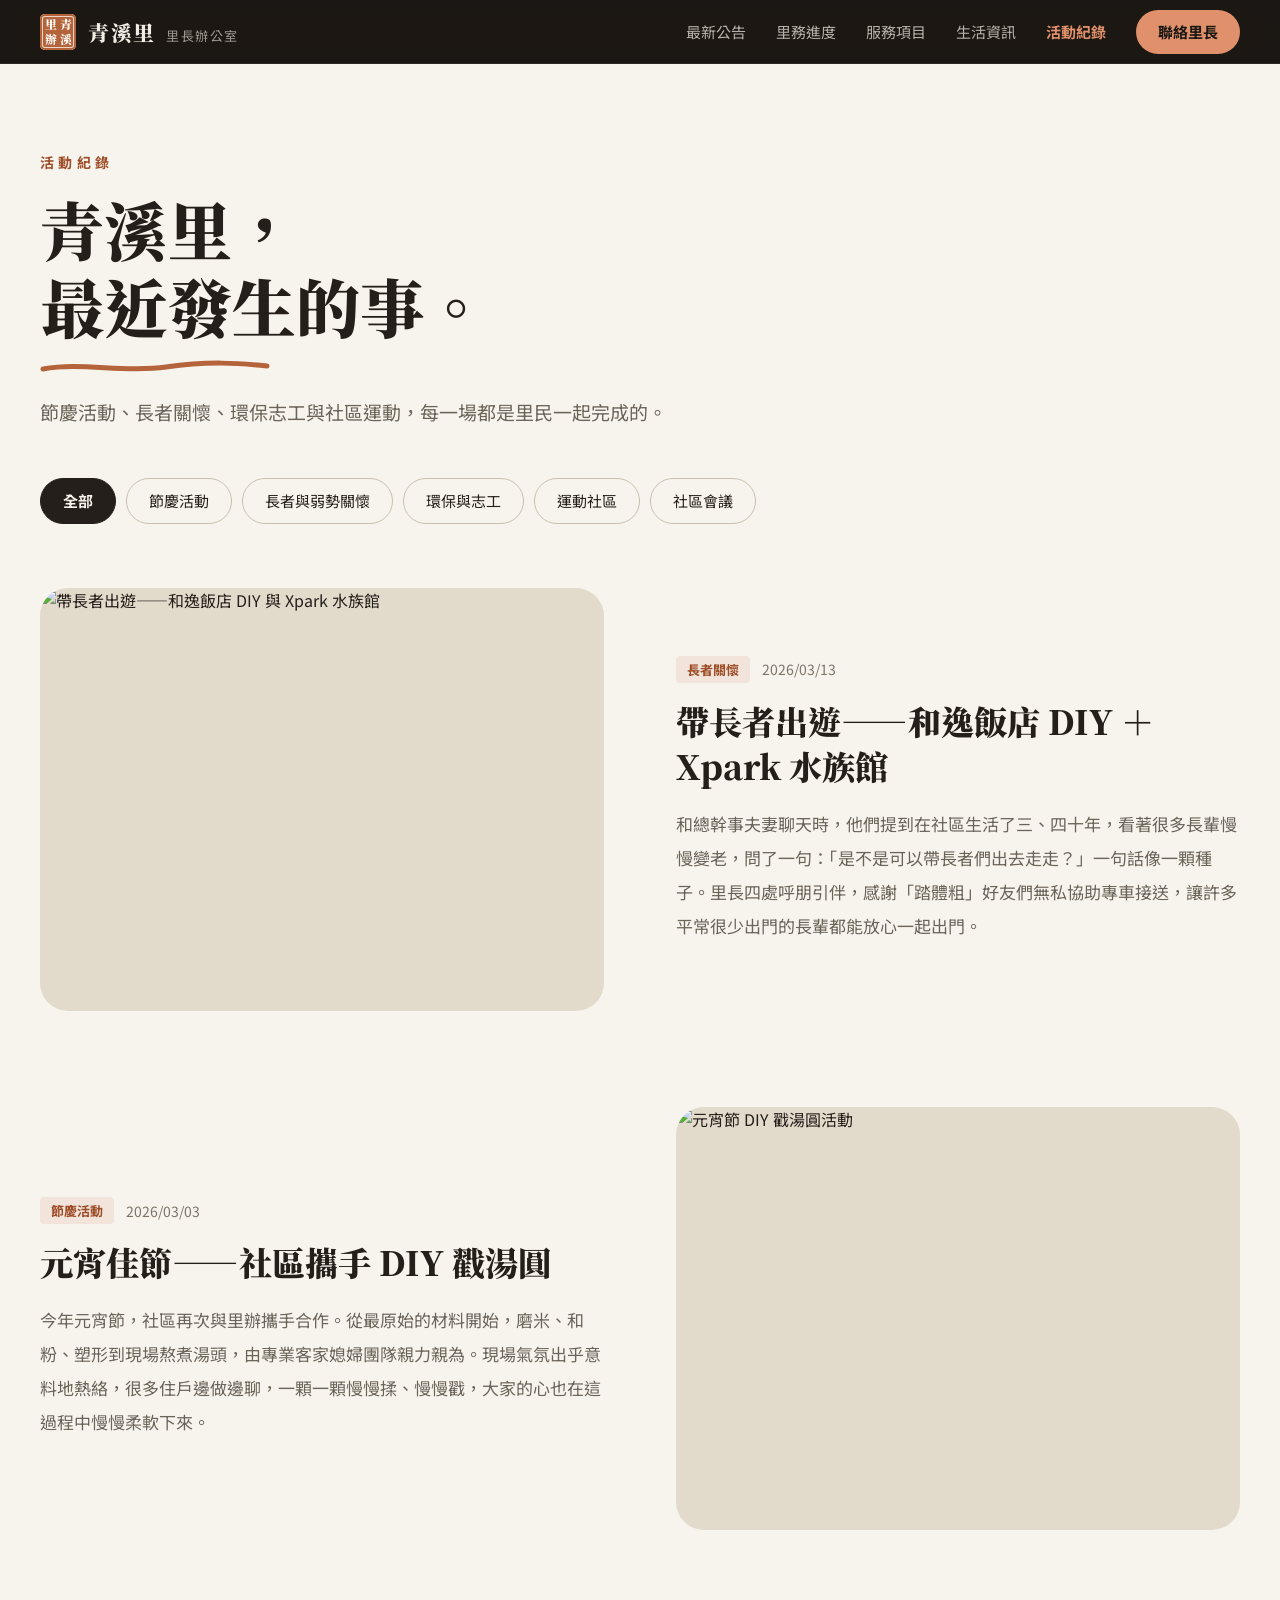
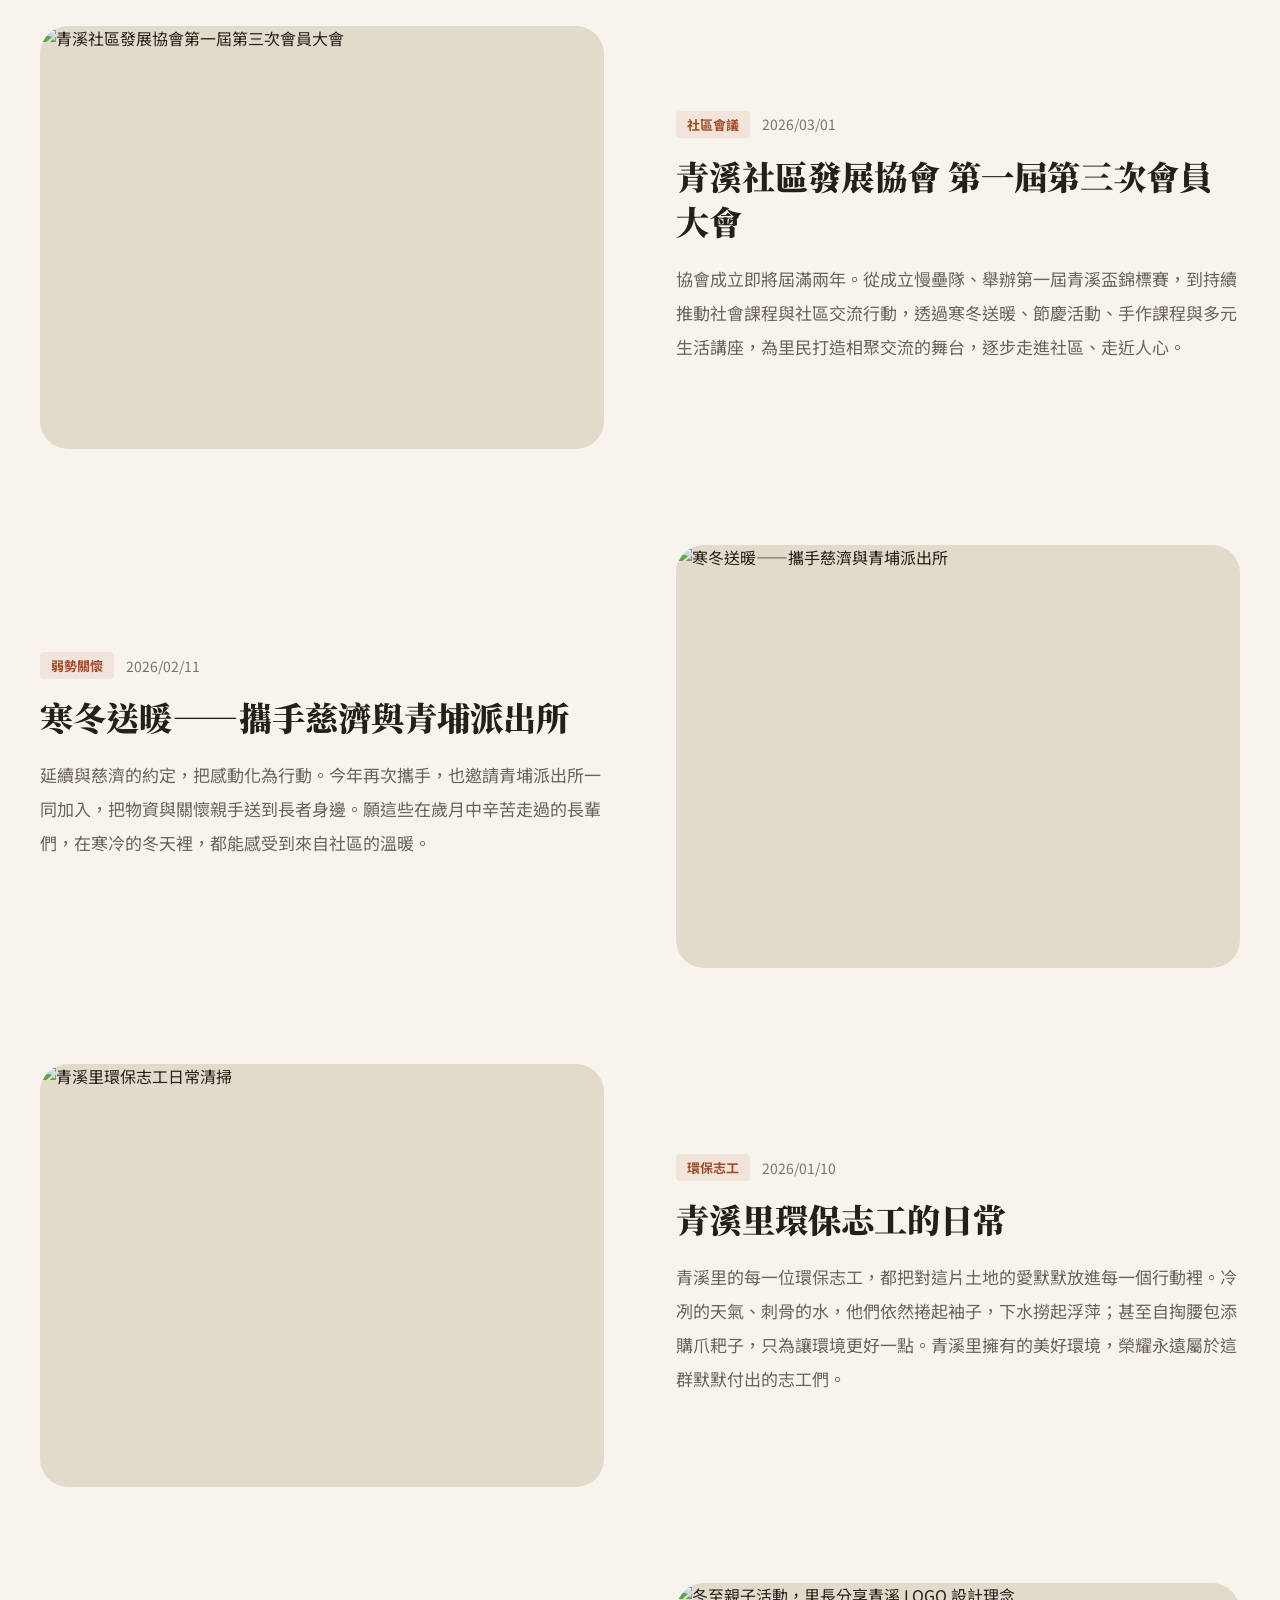
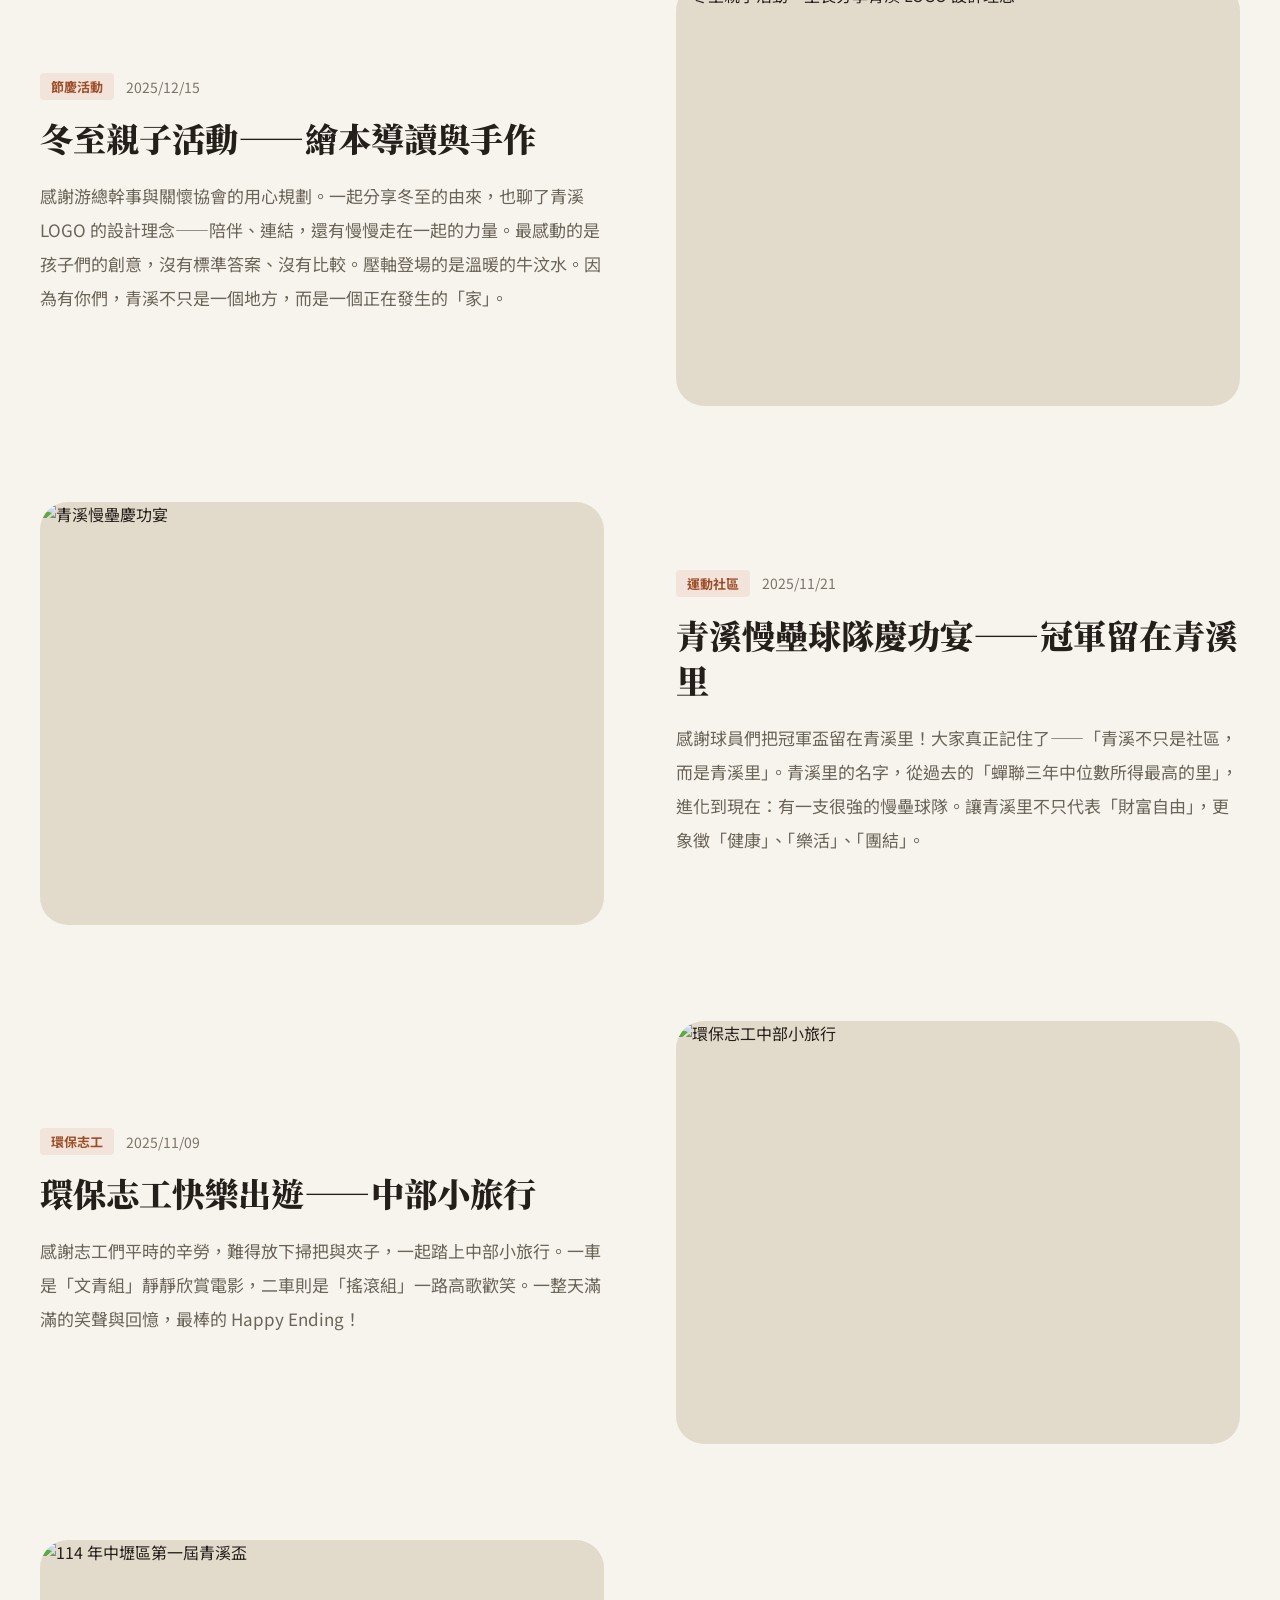
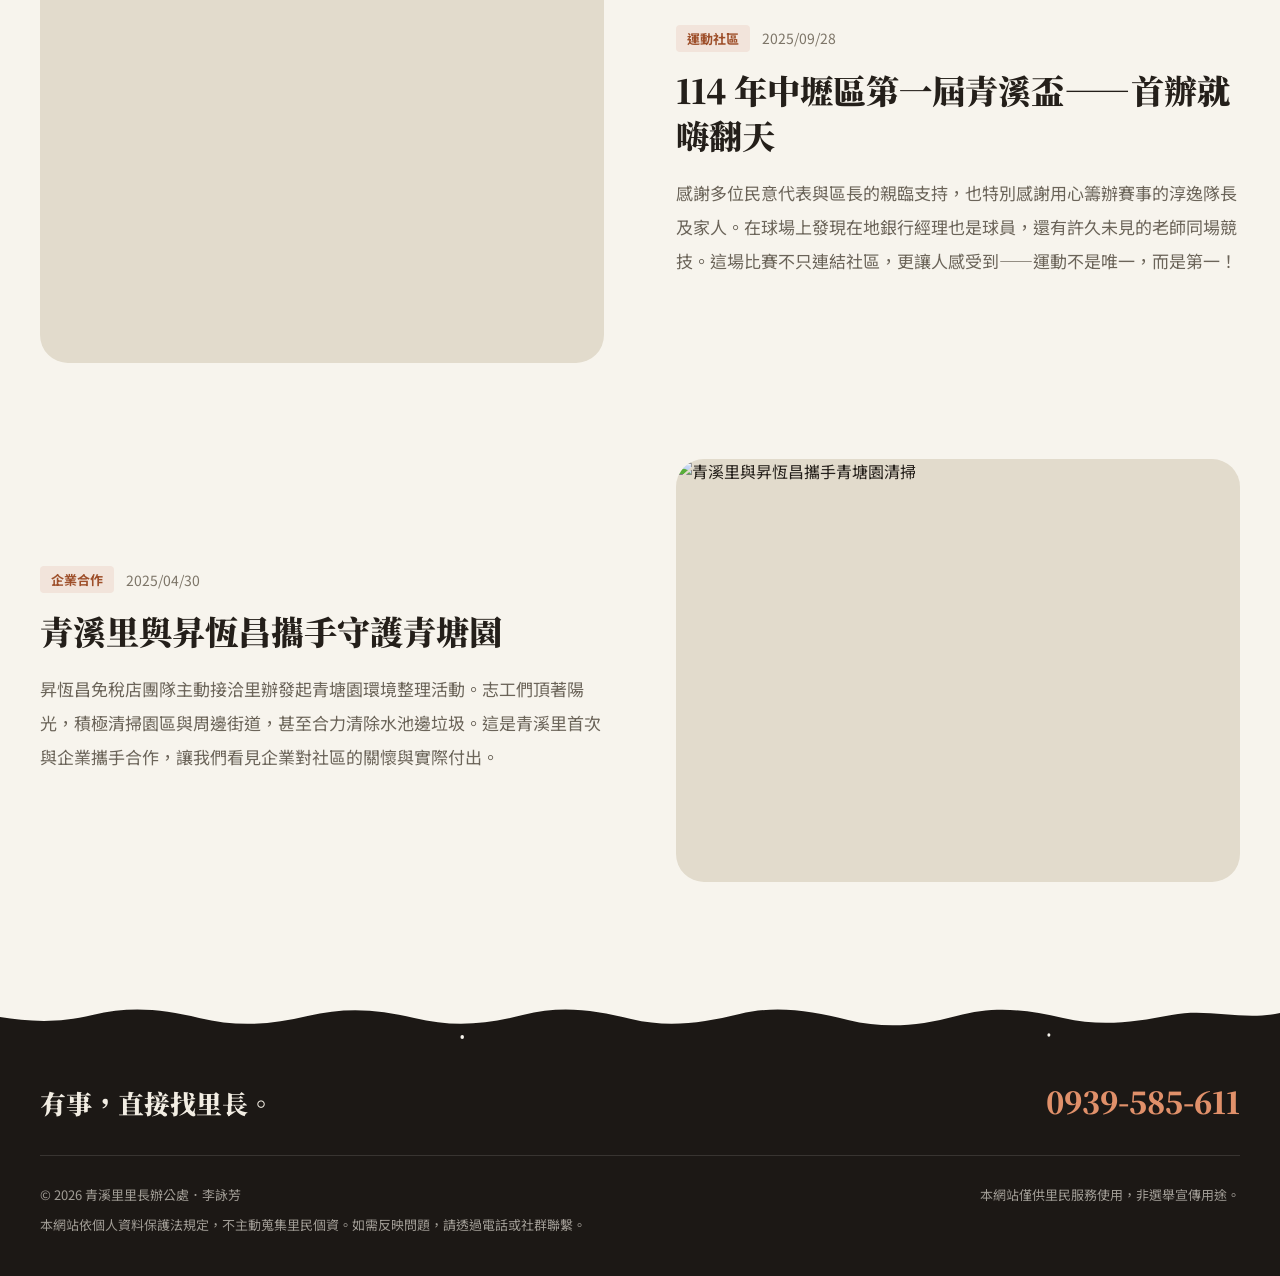
==== activities.html @ 884f1ca6 "重新設計網站：紙與墨風格、多分頁與手機版 - 首頁改為動態版：開場印章、主視覺墨流、跑馬燈、「家」拼貼拉遠、   里長的話逐字點亮、活動照片橫向捲動、電話號碼描邊填色 - 新增分頁：最新公告、里務進度" ====
<!DOCTYPE html>
<html lang="zh-Hant">
<head>
<meta charset="UTF-8">
<meta name="viewport" content="width=device-width, initial-scale=1.0, viewport-fit=cover">
<title>活動紀錄｜青溪里里長辦公室</title>
<meta name="description" content="青溪里的節慶活動、長者關懷、環保志工與社區運動紀錄。">
<meta name="theme-color" content="#1C1815">
<meta property="og:type" content="website">
<meta property="og:title" content="活動紀錄｜青溪里里長辦公室">
<meta property="og:description" content="青溪里的節慶活動、長者關懷、環保志工與社區運動紀錄。">
<link rel="icon" href="assets/favicon.svg" type="image/svg+xml">
<link rel="preconnect" href="https://fonts.googleapis.com">
<link rel="preconnect" href="https://fonts.gstatic.com" crossorigin>
<link href="https://fonts.googleapis.com/css2?family=Noto+Serif+TC:wght@500;700;900&family=Noto+Sans+TC:wght@400;500;700&display=swap" rel="stylesheet">
<link rel="stylesheet" href="assets/css/site.css">
<script>(function(h){h.classList.add('js');var m=false;try{m=window.matchMedia('(prefers-reduced-motion: reduce)').matches}catch(e){}if(!m){h.classList.add('anim');setTimeout(function(){if(!window.QX_READY){h.classList.remove('anim')}},4000)}})(document.documentElement);</script>
<script src="assets/js/site.js" defer></script>
</head>
<body>
<a class="skip" href="#main">跳至主要內容</a>
<header class="site-header">
<div class="wrap">
<a class="brand" href="index.html" aria-label="青溪里里長辦公室 首頁">
<span class="seal seal-sm" aria-hidden="true"><span>里</span><span>辦</span><span>青</span><span>溪</span></span>
<span class="brand-text" aria-hidden="true"><span class="brand-name">青溪里</span><span class="brand-sub">里長辦公室</span></span>
</a>
<nav class="main-nav" aria-label="主要導覽">
<a href="news.html">最新公告</a>
<a href="progress.html">里務進度</a>
<a href="services.html">服務項目</a>
<a href="life.html">生活資訊</a>
<a href="activities.html" aria-current="page">活動紀錄</a>
<a class="btn btn-nav" href="index.html#contact">聯絡里長</a>
</nav>
<button class="menu-btn" type="button" aria-expanded="false" aria-controls="mobile-menu" aria-label="開啟選單"><span class="bars" aria-hidden="true"></span></button>
</div>
<span class="prog" aria-hidden="true"></span>
</header>
<div class="mobile-menu" id="mobile-menu" aria-hidden="true" inert>
<nav aria-label="手機導覽">
<a href="index.html">首頁<svg class="arr" width="24" height="24" viewBox="0 0 24 24" fill="none" stroke="currentColor" stroke-width="1.5" stroke-linecap="round" stroke-linejoin="round" aria-hidden="true"><path d="M5 12h14M13 6l6 6-6 6"/></svg></a>
<a href="news.html">最新公告<svg class="arr" width="24" height="24" viewBox="0 0 24 24" fill="none" stroke="currentColor" stroke-width="1.5" stroke-linecap="round" stroke-linejoin="round" aria-hidden="true"><path d="M5 12h14M13 6l6 6-6 6"/></svg></a>
<a href="progress.html">里務進度<svg class="arr" width="24" height="24" viewBox="0 0 24 24" fill="none" stroke="currentColor" stroke-width="1.5" stroke-linecap="round" stroke-linejoin="round" aria-hidden="true"><path d="M5 12h14M13 6l6 6-6 6"/></svg></a>
<a href="services.html">服務項目<svg class="arr" width="24" height="24" viewBox="0 0 24 24" fill="none" stroke="currentColor" stroke-width="1.5" stroke-linecap="round" stroke-linejoin="round" aria-hidden="true"><path d="M5 12h14M13 6l6 6-6 6"/></svg></a>
<a href="life.html">生活資訊<svg class="arr" width="24" height="24" viewBox="0 0 24 24" fill="none" stroke="currentColor" stroke-width="1.5" stroke-linecap="round" stroke-linejoin="round" aria-hidden="true"><path d="M5 12h14M13 6l6 6-6 6"/></svg></a>
<a href="activities.html" aria-current="page">活動紀錄<svg class="arr" width="24" height="24" viewBox="0 0 24 24" fill="none" stroke="currentColor" stroke-width="1.5" stroke-linecap="round" stroke-linejoin="round" aria-hidden="true"><path d="M5 12h14M13 6l6 6-6 6"/></svg></a>
</nav>
<div class="menu-call"><span>有事，直接找里長</span><a href="tel:+886939585611">0939-585-611</a></div>
</div>
<main id="main">
<section class="page-hero">
<div class="wrap">
<p class="eyebrow rv">活動紀錄</p>
<h1><span class="sr-only">青溪里，最近發生的事。</span><span aria-hidden="true"><span class="line"><span class="hc" style="--i: 0;">青</span><span class="hc" style="--i: 1;">溪</span><span class="hc" style="--i: 2;">里</span><span class="hc" style="--i: 3;">，</span></span><span class="line"><span class="hc" style="--i: 5;">最</span><span class="hc" style="--i: 6;">近</span><span class="hc" style="--i: 7;">發</span><span class="hc" style="--i: 8;">生</span><span class="hc" style="--i: 9;">的</span><span class="hc" style="--i: 10;">事</span><span class="hc" style="--i: 11;">。</span></span></span></h1>
<svg class="inkline" width="230" height="18" viewBox="0 0 230 18" fill="none" aria-hidden="true"><path pathLength="1" d="M3 11 C 42 4, 84 15, 126 9 S 198 5, 227 8" stroke="#B4633A" stroke-width="5" stroke-linecap="round"/></svg>
<p class="lead rv d2">節慶活動、長者關懷、環保志工與社區運動，每一場都是里民一起完成的。</p>
</div>
</section>
<section class="page-body">
<div class="wrap">
<div class="chips rv" data-filter-group="#act-list" role="group" aria-label="依類別篩選" style="margin-bottom: 64px;">
<button class="chip" type="button" data-filter="all" aria-pressed="true">全部</button>
<button class="chip" type="button" data-filter="festival" aria-pressed="false">節慶活動</button>
<button class="chip" type="button" data-filter="care" aria-pressed="false">長者與弱勢關懷</button>
<button class="chip" type="button" data-filter="eco" aria-pressed="false">環保與志工</button>
<button class="chip" type="button" data-filter="sport" aria-pressed="false">運動社區</button>
<button class="chip" type="button" data-filter="meeting" aria-pressed="false">社區會議</button>
</div>
<div class="act-list" id="act-list">
<article class="act rv" id="elder-outing" data-cat="care">
<div class="act-ph"><img src="images/elder-outing-2026.jpg" alt="帶長者出遊——和逸飯店 DIY 與 Xpark 水族館" loading="lazy" style="object-position: center 45%;"></div>
<div class="act-body">
<div class="meta"><span class="tag tag-acc">長者關懷</span><time>2026/03/13</time></div>
<h2>帶長者出遊——和逸飯店 DIY ＋ Xpark 水族館</h2>
<p>和總幹事夫妻聊天時，他們提到在社區生活了三、四十年，看著很多長輩慢慢變老，問了一句：「是不是可以帶長者們出去走走？」一句話像一顆種子。里長四處呼朋引伴，感謝「踏體粗」好友們無私協助專車接送，讓許多平常很少出門的長輩都能放心一起出門。</p>
</div>
</article>
<article class="act rv" id="yuanxiao" data-cat="festival">
<div class="act-ph"><img src="images/yuanxiao-2026.jpg" alt="元宵節 DIY 戳湯圓活動" loading="lazy" style="object-position: center 55%;"></div>
<div class="act-body">
<div class="meta"><span class="tag tag-acc">節慶活動</span><time>2026/03/03</time></div>
<h2>元宵佳節——社區攜手 DIY 戳湯圓</h2>
<p>今年元宵節，社區再次與里辦攜手合作。從最原始的材料開始，磨米、和粉、塑形到現場熬煮湯頭，由專業客家媳婦團隊親力親為。現場氣氛出乎意料地熱絡，很多住戶邊做邊聊，一顆一顆慢慢揉、慢慢戳，大家的心也在這過程中慢慢柔軟下來。</p>
</div>
</article>
<article class="act rv" id="assembly" data-cat="meeting">
<div class="act-ph"><img src="images/community-assembly-2026.jpg" alt="青溪社區發展協會第一屆第三次會員大會" loading="lazy" style="object-position: center;"></div>
<div class="act-body">
<div class="meta"><span class="tag tag-acc">社區會議</span><time>2026/03/01</time></div>
<h2>青溪社區發展協會 第一屆第三次會員大會</h2>
<p>協會成立即將屆滿兩年。從成立慢壘隊、舉辦第一屆青溪盃錦標賽，到持續推動社會課程與社區交流行動，透過寒冬送暖、節慶活動、手作課程與多元生活講座，為里民打造相聚交流的舞台，逐步走進社區、走近人心。</p>
</div>
</article>
<article class="act rv" id="winter-warmth" data-cat="care">
<div class="act-ph"><img src="images/winter-warmth-2026.jpg" alt="寒冬送暖——攜手慈濟與青埔派出所" loading="lazy" style="object-position: center 40%;"></div>
<div class="act-body">
<div class="meta"><span class="tag tag-acc">弱勢關懷</span><time>2026/02/11</time></div>
<h2>寒冬送暖——攜手慈濟與青埔派出所</h2>
<p>延續與慈濟的約定，把感動化為行動。今年再次攜手，也邀請青埔派出所一同加入，把物資與關懷親手送到長者身邊。願這些在歲月中辛苦走過的長輩們，在寒冷的冬天裡，都能感受到來自社區的溫暖。</p>
</div>
</article>
<article class="act rv" id="eco" data-cat="eco">
<div class="act-ph"><img src="images/eco-volunteers-2026.jpg" alt="青溪里環保志工日常清掃" loading="lazy" style="object-position: center 22%;"></div>
<div class="act-body">
<div class="meta"><span class="tag tag-acc">環保志工</span><time>2026/01/10</time></div>
<h2>青溪里環保志工的日常</h2>
<p>青溪里的每一位環保志工，都把對這片土地的愛默默放進每一個行動裡。冷冽的天氣、刺骨的水，他們依然捲起袖子，下水撈起浮萍；甚至自掏腰包添購爪耙子，只為讓環境更好一點。青溪里擁有的美好環境，榮耀永遠屬於這群默默付出的志工們。</p>
</div>
</article>
<article class="act rv" id="solstice" data-cat="festival">
<div class="act-ph"><img src="images/winter-solstice-2025.jpg" alt="冬至親子活動，里長分享青溪 LOGO 設計理念" loading="lazy" style="object-position: 58% center;"></div>
<div class="act-body">
<div class="meta"><span class="tag tag-acc">節慶活動</span><time>2025/12/15</time></div>
<h2>冬至親子活動——繪本導讀與手作</h2>
<p>感謝游總幹事與關懷協會的用心規劃。一起分享冬至的由來，也聊了青溪 LOGO 的設計理念——陪伴、連結，還有慢慢走在一起的力量。最感動的是孩子們的創意，沒有標準答案、沒有比較。壓軸登場的是溫暖的牛汶水。因為有你們，青溪不只是一個地方，而是一個正在發生的「家」。</p>
</div>
</article>
<article class="act rv" id="softball" data-cat="sport">
<div class="act-ph"><img src="images/softball-celebration-2025.jpg" alt="青溪慢壘慶功宴" loading="lazy" style="object-position: center 70%;"></div>
<div class="act-body">
<div class="meta"><span class="tag tag-acc">運動社區</span><time>2025/11/21</time></div>
<h2>青溪慢壘球隊慶功宴——冠軍留在青溪里</h2>
<p>感謝球員們把冠軍盃留在青溪里！大家真正記住了——「青溪不只是社區，而是青溪里」。青溪里的名字，從過去的「蟬聯三年中位數所得最高的里」，進化到現在：有一支很強的慢壘球隊。讓青溪里不只代表「財富自由」，更象徵「健康」、「樂活」、「團結」。</p>
</div>
</article>
<article class="act rv" id="volunteer-trip" data-cat="eco">
<div class="act-ph"><img src="images/volunteer-trip-2025.jpg" alt="環保志工中部小旅行" loading="lazy" style="object-position: center;"></div>
<div class="act-body">
<div class="meta"><span class="tag tag-acc">環保志工</span><time>2025/11/09</time></div>
<h2>環保志工快樂出遊——中部小旅行</h2>
<p>感謝志工們平時的辛勞，難得放下掃把與夾子，一起踏上中部小旅行。一車是「文青組」靜靜欣賞電影，二車則是「搖滾組」一路高歌歡笑。一整天滿滿的笑聲與回憶，最棒的 Happy Ending！</p>
</div>
</article>
<article class="act rv" id="qingxi-cup" data-cat="sport">
<div class="act-ph"><img src="images/qingxi-cup-2025.jpg" alt="114 年中壢區第一屆青溪盃" loading="lazy" style="object-position: center 40%;"></div>
<div class="act-body">
<div class="meta"><span class="tag tag-acc">運動社區</span><time>2025/09/28</time></div>
<h2>114 年中壢區第一屆青溪盃——首辦就嗨翻天</h2>
<p>感謝多位民意代表與區長的親臨支持，也特別感謝用心籌辦賽事的淳逸隊長及家人。在球場上發現在地銀行經理也是球員，還有許久未見的老師同場競技。這場比賽不只連結社區，更讓人感受到——運動不是唯一，而是第一！</p>
</div>
</article>
<article class="act rv" id="enterprise" data-cat="eco">
<div class="act-ph"><img src="images/enterprise-cleanup-2025.jpg" alt="青溪里與昇恆昌攜手青塘園清掃" loading="lazy" style="object-position: center;"></div>
<div class="act-body">
<div class="meta"><span class="tag tag-acc">企業合作</span><time>2025/04/30</time></div>
<h2>青溪里與昇恆昌攜手守護青塘園</h2>
<p>昇恆昌免稅店團隊主動接洽里辦發起青塘園環境整理活動。志工們頂著陽光，積極清掃園區與周邊街道，甚至合力清除水池邊垃圾。這是青溪里首次與企業攜手合作，讓我們看見企業對社區的關懷與實際付出。</p>
</div>
</article>
</div>
</div>
</section>

</main>
<footer class="page-foot">
<svg class="edge edge-paper" viewBox="0 0 1440 56" preserveAspectRatio="none" aria-hidden="true"><path d="M0,0 H1440 V22 C1398,30 1360,17 1318,24 C1276,31 1240,36 1196,27 C1152,18 1118,15 1076,25 C1034,35 996,38 954,29 C912,20 874,14 832,23 C790,32 752,37 710,28 C668,19 632,14 588,24 C544,34 508,36 466,27 C424,18 388,16 346,25 C304,34 266,36 224,27 C182,18 146,15 104,24 C62,33 30,30 0,26 Z"/><circle cx="520" cy="46" r="2.0"/><circle cx="1180" cy="44" r="1.7"/></svg>
<div class="wrap">
<div class="call"><b>有事，直接找里長。</b><a href="tel:+886939585611">0939-585-611</a></div>
<div class="top"><span>&copy; 2026 青溪里里長辦公處．李詠芳</span><span>本網站僅供里民服務使用，非選舉宣傳用途。</span></div>
<span>本網站依個人資料保護法規定，不主動蒐集里民個資。如需反映問題，請透過電話或社群聯繫。</span>
</div>
</footer>
<div class="mobile-cta">
<a class="call" href="tel:+886939585611"><svg width="20" height="20" viewBox="0 0 24 24" fill="none" stroke="currentColor" stroke-width="2" stroke-linecap="round" stroke-linejoin="round" aria-hidden="true"><path d="M3 5a2 2 0 012-2h3.28a1 1 0 01.948.684l1.498 4.493a1 1 0 01-.502 1.21l-2.257 1.13a11.042 11.042 0 005.516 5.516l1.13-2.257a1 1 0 011.21-.502l4.493 1.498a1 1 0 01.684.949V19a2 2 0 01-2 2h-1C9.716 21 3 14.284 3 6V5z"/></svg>撥打電話</a>
<a class="alt" href="news.html">最新公告</a>
</div>
</body>
</html>
---- assets/css/site.css ----
/* 青溪里里長辦公室 — 紙與墨 */
:root {
  --paper: #F7F4ED;
  --paper-2: #FBF9F3;
  --card: #FFFDF8;
  --ink: #241F1A;
  --muted: #6B6459;
  --faint: #7D7568;
  --line: #E2DBCC;
  --edge: #C9C1AE;
  --acc: #9E4F2A;        /* 紙上的赭色文字 */
  --acc-fill: #B4633A;   /* 印章、筆刷 */
  --tile: #A85A32;
  --dark: #1C1815;
  --on-dark: #F2EDE3;
  --acc-dark: #E0906A;   /* 墨底上的赭色 */
  --warn: #963116;
  --amber: #7A5410;
  --amber-mark: #A8761C;
  --serif: 'Noto Serif TC', 'Songti TC', 'PMingLiU', serif;
  --sans: 'Noto Sans TC', 'PingFang TC', 'Microsoft JhengHei', sans-serif;
  --ease: cubic-bezier(.16, .84, .24, 1);
  --header: 64px;
  --stage: calc(min(100vh, 944px) - var(--header));
  --d0: 1.75s;
}
@supports (height: 100svh) {
  :root { --stage: calc(min(100svh, 944px) - var(--header)); }
}
.nointro { --d0: .05s; }

*, *::before, *::after { box-sizing: border-box; }
html { scroll-behavior: smooth; scroll-padding-top: calc(var(--header) + 12px); }
body {
  margin: 0;
  font-family: var(--sans);
  background: var(--dark);
  color: var(--ink);
  -webkit-font-smoothing: antialiased;
  text-rendering: optimizeLegibility;
}
body.paper { background: var(--paper); }
a { color: inherit; text-decoration: none; }
h1, h2, h3, p, ul, figure, blockquote { margin: 0; padding: 0; }
ul { list-style: none; }
img { max-width: 100%; }
button { font-family: inherit; }
:focus-visible { outline: 3px solid var(--acc-dark); outline-offset: 3px; border-radius: 4px; }
.sr-only { position: absolute; width: 1px; height: 1px; padding: 0; margin: -1px; overflow: hidden; clip: rect(0 0 0 0); white-space: nowrap; border: 0; }
.skip {
  position: absolute; left: 16px; top: -60px; z-index: 300;
  padding: 12px 18px; background: var(--acc-dark); color: var(--dark); border-radius: 8px; font-weight: 700;
}
.skip:focus { top: 12px; }
.wrap { width: 100%; max-width: 1280px; margin: 0 auto; padding: 0 40px; }
.serif { font-family: var(--serif); }
.eyebrow { font-size: 14px; letter-spacing: .32em; font-weight: 700; color: var(--acc); }
.on-dark .eyebrow, .eyebrow.light { color: var(--acc-dark); }
.h-xl { font-family: var(--serif); font-weight: 900; font-size: clamp(38px, 5.2vw, 68px); line-height: 1.2; }
.h-lg { font-family: var(--serif); font-weight: 900; font-size: clamp(32px, 4vw, 48px); line-height: 1.25; }
.lead { font-size: 18px; line-height: 1.9; color: var(--muted); }

/* ───────── 導覽 ───────── */
.site-header {
  position: sticky; top: 0; z-index: 50; height: var(--header);
  background: rgba(28, 24, 21, .8);
  -webkit-backdrop-filter: saturate(160%) blur(18px);
  backdrop-filter: saturate(160%) blur(18px);
  border-bottom: 1px solid rgba(255, 255, 255, .08);
  color: var(--on-dark);
}
.site-header .wrap { height: 100%; display: flex; align-items: center; justify-content: space-between; }
.brand { display: flex; align-items: center; gap: 12px; }
.seal {
  display: grid; grid-template-columns: repeat(2, minmax(0, 1fr)); grid-template-rows: repeat(2, minmax(0, 1fr));
  grid-auto-flow: column; place-items: center;
  background: var(--acc-fill); color: var(--card);
  font-family: var(--serif); font-weight: 900; line-height: 1;
}
.seal-sm {
  width: 36px; height: 36px; padding: 3px; border-radius: 5px; font-size: 12px;
  box-shadow: inset 0 0 0 2px var(--acc-fill), inset 0 0 0 3px rgba(255, 253, 248, .75);
}
.brand-text { display: flex; align-items: baseline; gap: 10px; }
.brand-name { font-family: var(--serif); font-weight: 900; font-size: 21px; letter-spacing: .08em; }
.brand-sub { font-size: 13px; opacity: .6; letter-spacing: .12em; }
.main-nav { display: flex; align-items: center; gap: 30px; font-size: 15px; }
.main-nav a:not(.btn) { opacity: .72; transition: opacity .3s; padding: 10px 0; }
.main-nav a:not(.btn):hover, .main-nav a[aria-current="page"] { opacity: 1; }
.main-nav a[aria-current="page"] { color: var(--acc-dark); font-weight: 700; }
.prog { position: absolute; left: 0; bottom: -1px; width: 100%; height: 2px; background: var(--acc-dark); transform-origin: 0 50%; transform: scaleX(0); }
.menu-btn {
  display: none; width: 48px; height: 48px; margin-right: -10px;
  align-items: center; justify-content: center;
  background: none; border: 0; color: var(--on-dark); cursor: pointer;
}
.menu-btn .bars { position: relative; width: 24px; height: 14px; }
.menu-btn .bars::before, .menu-btn .bars::after {
  content: ''; position: absolute; left: 0; width: 100%; height: 2px; background: currentColor; border-radius: 2px;
  transition: transform .45s var(--ease), top .45s var(--ease);
}
.menu-btn .bars::before { top: 2px; }
.menu-btn .bars::after { top: 10px; }
.menu-open .menu-btn .bars::before { top: 6px; transform: rotate(45deg); }
.menu-open .menu-btn .bars::after { top: 6px; transform: rotate(-45deg); }

/* 手機選單 */
.mobile-menu {
  position: fixed; inset: var(--header) 0 0 0; z-index: 49;
  background: var(--dark); color: var(--on-dark);
  padding: 32px 24px 40px; display: flex; flex-direction: column; gap: 28px;
  overflow-y: auto;
  clip-path: circle(0% at calc(100% - 34px) -30px);
  visibility: hidden;
  transition: clip-path .7s cubic-bezier(.7, 0, .2, 1), visibility 0s linear .7s;
}
.menu-open .mobile-menu { clip-path: circle(150% at calc(100% - 34px) -30px); visibility: visible; transition: clip-path .7s cubic-bezier(.7, 0, .2, 1), visibility 0s; }
.menu-open { overflow: hidden; }
.mobile-menu nav { display: flex; flex-direction: column; }
.mobile-menu nav a {
  font-family: var(--serif); font-weight: 900; font-size: 34px; line-height: 1.3;
  padding: 14px 0; border-bottom: 1px solid rgba(255, 255, 255, .12);
  display: flex; justify-content: space-between; align-items: center;
  opacity: 0; transform: translateY(18px);
  transition: opacity .5s var(--ease), transform .6s var(--ease);
}
.mobile-menu nav a[aria-current="page"] { color: var(--acc-dark); }
.menu-open .mobile-menu nav a { opacity: 1; transform: none; }
.menu-open .mobile-menu nav a:nth-child(1) { transition-delay: .18s; }
.menu-open .mobile-menu nav a:nth-child(2) { transition-delay: .23s; }
.menu-open .mobile-menu nav a:nth-child(3) { transition-delay: .28s; }
.menu-open .mobile-menu nav a:nth-child(4) { transition-delay: .33s; }
.menu-open .mobile-menu nav a:nth-child(5) { transition-delay: .38s; }
.menu-open .mobile-menu nav a:nth-child(6) { transition-delay: .43s; }
.mobile-menu .menu-call { margin-top: auto; display: flex; flex-direction: column; gap: 6px; }
.mobile-menu .menu-call span { font-size: 14px; color: rgba(242, 237, 227, .65); letter-spacing: .12em; }
.mobile-menu .menu-call a { font-family: var(--serif); font-weight: 900; font-size: 36px; color: var(--acc-dark); }

/* 手機底部按鈕 */
.mobile-cta {
  display: none; position: fixed; left: 0; right: 0; bottom: 0; z-index: 45;
  padding: 10px 14px calc(10px + env(safe-area-inset-bottom));
  background: rgba(28, 24, 21, .92); -webkit-backdrop-filter: blur(14px); backdrop-filter: blur(14px);
  border-top: 1px solid rgba(255, 255, 255, .1);
  gap: 10px;
}
.mobile-cta a {
  flex: 1; height: 50px; border-radius: 25px; display: flex; align-items: center; justify-content: center; gap: 8px;
  font-size: 16px; font-weight: 700;
}
.mobile-cta .call { background: var(--acc-dark); color: var(--dark); }
.mobile-cta .alt { border: 1px solid rgba(242, 237, 227, .4); color: var(--on-dark); }

/* ───────── 按鈕與小元件 ───────── */
.btn {
  display: inline-flex; align-items: center; justify-content: center; gap: 12px;
  border-radius: 999px; font-weight: 700;
  transition: transform .35s var(--ease), background .3s, color .3s;
}
.btn:hover { transform: scale(1.04); }
.btn-nav { height: 44px; padding: 0 22px; background: var(--acc-dark); color: var(--dark); }
.btn-lg { height: 60px; padding: 0 32px; font-size: 18px; }
.btn-fill { background: var(--acc-dark); color: var(--dark); }
.btn-ghost { border: 1px solid rgba(242, 237, 227, .4); font-weight: 500; }
.btn-ink { background: var(--ink); color: var(--paper); }
.ul { background: linear-gradient(currentColor, currentColor) 0 100% / 0 1px no-repeat; transition: background-size .5s var(--ease); padding-bottom: 4px; }
.ul:hover { background-size: 100% 1px; }
.link-acc { color: var(--acc); font-weight: 700; font-size: 17px; }
.on-dark .link-acc { color: var(--acc-dark); }
.row { transition: padding-left .45s var(--ease); }
.row:hover { padding-left: 18px; }
.row .arr { flex-shrink: 0; opacity: .35; transition: transform .45s var(--ease), opacity .3s; }
.row:hover .arr { transform: translateX(8px); opacity: 1; }
.tag { display: inline-block; padding: 4px 11px; border-radius: 4px; font-size: 13px; font-weight: 700; }
.tag-warn { background: #F6E3DB; color: var(--warn); }
.tag-acc { background: #F2E4DB; color: var(--acc); }
.tag-amber { background: #F6EDD6; color: var(--amber); }
.tag-sage { background: #E8EDE2; color: #4A5A3E; }
.tag-grey { background: #ECE7DA; color: var(--muted); }
.mark { display: inline-flex; align-items: center; gap: 9px; font-size: 14px; font-weight: 700; white-space: nowrap; }
.mark::before { content: ''; width: 10px; height: 10px; flex-shrink: 0; }
.mark-going { color: var(--acc); }
.mark-going::before { border-radius: 5px; background: var(--acc); }
.mark-doing { color: var(--amber); }
.mark-doing::before { border-radius: 5px; border: 2px solid var(--amber-mark); }
.mark-urgent { color: var(--warn); }
.mark-urgent::before { background: var(--warn); }
.mark-done { color: var(--muted); }
.mark-done::before { width: 12px; height: 7px; border-left: 2.5px solid currentColor; border-bottom: 2.5px solid currentColor; transform: rotate(-45deg) translate(1px, -2px); }
.on-dark .mark-going { color: var(--acc-dark); }
.chips { display: flex; flex-wrap: wrap; gap: 10px; }
.chip {
  height: 46px; padding: 0 22px; border-radius: 23px; font-size: 15px; cursor: pointer;
  background: transparent; color: var(--ink); border: 1px solid var(--edge);
  transition: background .3s, color .3s, border-color .3s;
}
.chip:hover { border-color: var(--ink); }
.chip[aria-pressed="true"] { background: var(--ink); color: var(--paper); border-color: var(--ink); font-weight: 700; }

/* 紙與墨交界的筆刷邊 */
.edge { position: absolute; left: 0; top: -1px; width: 100%; height: 56px; display: block; z-index: 2; pointer-events: none; }
.edge-dark { fill: var(--dark); }
.edge-paper { fill: var(--paper); }
.edge-paper2 { fill: var(--paper-2); }

/* ───────── 捲動顯現 ───────── */
.anim .rv { opacity: 0; transform: translateY(44px); }
.anim .rv.in { opacity: 1; transform: none; transition: opacity 1s var(--ease), transform 1.1s var(--ease); }
.anim .rv-img { clip-path: inset(12% 8% 12% 8% round 28px); opacity: 0; }
.anim .rv-img.in { clip-path: inset(0 0 0 0 round 28px); opacity: 1; transform: none; transition: clip-path 1.4s var(--ease), opacity .8s ease, transform 1.1s var(--ease); }
.d1 { transition-delay: .08s !important; }
.d2 { transition-delay: .16s !important; }
.d3 { transition-delay: .24s !important; }
.hc { display: inline-block; }

/* ───────── 開場：印章落款，墨色暈開 ───────── */
.intro {
  position: fixed; inset: 0; z-index: 200; background: var(--paper);
  display: flex; align-items: center; justify-content: center; cursor: pointer;
  animation: introOut .45s ease 1.85s forwards;
}
.nointro .intro, .intro.gone { display: none; }
.intro .ink { position: absolute; inset: 0; background: var(--dark); clip-path: circle(0% at 50% 50%); animation: inkOut .9s cubic-bezier(.7, 0, .2, 1) 1s forwards; }
.seal-big {
  position: relative; width: 168px; height: 168px; padding: 16px; border-radius: 10px; font-size: 58px;
  box-shadow: inset 0 0 0 6px var(--acc-fill), inset 0 0 0 8px rgba(255, 253, 248, .85);
  animation: stamp .62s cubic-bezier(.34, 1.56, .64, 1) .15s both;
  filter: url(#stamp);
}
.seal-ring { position: absolute; width: 168px; height: 168px; border: 2px solid var(--acc-fill); border-radius: 12px; animation: ring 1s var(--ease) .52s both; }
@keyframes stamp { 0% { opacity: 0; transform: scale(1.9) rotate(-10deg); } 55% { opacity: 1; } 100% { opacity: 1; transform: scale(1) rotate(-3deg); } }
@keyframes ring { 0% { opacity: .6; transform: scale(1) rotate(-3deg); } 100% { opacity: 0; transform: scale(2.4) rotate(-3deg); } }
@keyframes inkOut { to { clip-path: circle(150% at 50% 50%); } }
@keyframes introOut { to { opacity: 0; visibility: hidden; } }

/* ───────── 首頁主視覺 ───────── */
.hero { position: relative; height: 860px; overflow: hidden; background: var(--dark); color: var(--on-dark); }
.flow-cv {
  position: absolute; inset: 0; width: 100%; height: 100%; display: block;
  -webkit-mask-image: linear-gradient(90deg, rgba(0, 0, 0, .38) 0%, rgba(0, 0, 0, .42) 36%, #000 72%);
  mask-image: linear-gradient(90deg, rgba(0, 0, 0, .38) 0%, rgba(0, 0, 0, .42) 36%, #000 72%);
}
.grain { position: absolute; inset: 0; width: 100%; height: 100%; pointer-events: none; }
.hero .grain { opacity: .07; }
.hero-inner { position: relative; height: 100%; padding-top: 96px; }
.hero-copy { position: relative; z-index: 2; display: flex; flex-direction: column; align-items: flex-start; }
.hero-eyebrow { font-size: 15px; letter-spacing: .32em; color: var(--acc-dark); }
.hero-title { margin-top: 28px; font-family: var(--serif); font-weight: 900; font-size: clamp(40px, 7.8vw, 112px); line-height: 1.14; letter-spacing: .01em; }
.hero-title .line { display: block; }
.hero-title .line-acc { color: var(--acc-dark); }
.hero-lead { margin-top: 36px; max-width: 520px; font-size: 21px; line-height: 1.85; color: rgba(242, 237, 227, .8); }
.hero-actions { margin-top: 40px; display: flex; align-items: center; gap: 16px; flex-wrap: wrap; }
.hero-photos { position: absolute; z-index: 1; right: 40px; top: 250px; width: 560px; height: 560px; }
.hero-photos .px { position: absolute; }
.hero-photos img { display: block; object-fit: cover; border-radius: 22px; box-shadow: 0 40px 80px rgba(0, 0, 0, .5); }
.scroll-cue { position: absolute; left: 40px; bottom: 36px; display: flex; align-items: center; gap: 12px; font-size: 13px; letter-spacing: .24em; color: rgba(242, 237, 227, .6); }
.float-a { animation: floatY 9s ease-in-out infinite alternate; }
.float-b { animation: floatY 11s ease-in-out -3s infinite alternate; }
.float-c { animation: floatY 13s ease-in-out -6s infinite alternate; }
@keyframes floatY { from { transform: translateY(-12px); } to { transform: translateY(12px); } }
.cue { animation: cue 2.2s ease-in-out infinite; }
@keyframes cue { 0%, 100% { transform: translateY(0); opacity: .5; } 50% { transform: translateY(10px); opacity: 1; } }
.anim .hero .hc { animation: hc 1.15s var(--ease) both; animation-delay: calc(var(--d0) + var(--i) * 55ms); }
.anim .fade { animation: fadeUp 1.2s var(--ease) both; animation-delay: calc(var(--d0) + var(--dl, 0s)); }
.anim .pfade { animation: photoIn 1.5s var(--ease) both; animation-delay: calc(var(--d0) + var(--dl, 0s)); }
@keyframes hc { from { opacity: 0; transform: translateY(.45em) rotate(5deg); filter: blur(14px); } to { opacity: 1; transform: none; filter: blur(0); } }
@keyframes fadeUp { from { opacity: 0; transform: translateY(28px); } to { opacity: 1; transform: none; } }
@keyframes photoIn { from { opacity: 0; clip-path: inset(100% 0 0 0 round 22px); transform: translateY(60px); } to { opacity: 1; clip-path: inset(0 0 0 0 round 22px); transform: none; } }
@supports (animation-timeline: scroll()) {
  .anim .hero-copy { animation: heroOut linear both; animation-timeline: scroll(root); animation-range: 0px 760px; }
  .anim .hero-photos { animation: heroPhotos linear both; animation-timeline: scroll(root); animation-range: 0px 900px; }
}
@keyframes heroOut { to { opacity: 0; transform: translateY(-90px) scale(.96); } }
@keyframes heroPhotos { to { transform: translateY(-160px); } }

/* 跑馬燈 */
.marquee { overflow: hidden; background: var(--dark); color: var(--on-dark); border-top: 1px solid rgba(255, 255, 255, .08); padding: 44px 0 72px; }
.mq { display: flex; width: max-content; animation: mq 46s linear infinite; font-family: var(--serif); font-weight: 900; font-size: 68px; line-height: 1.2; white-space: nowrap; }
.mq > span { display: flex; gap: 56px; padding-right: 56px; }
.mq .o { color: transparent; -webkit-text-stroke: 1px var(--acc-dark); }
@keyframes mq { to { transform: translateX(-50%); } }

/* ───────── 首頁：最新狀態 ───────── */
.now { position: relative; background: var(--paper); padding: 150px 0 120px; }
.now-grid { display: grid; grid-template-columns: 440px minmax(0, 1fr); column-gap: 100px; align-items: start; }
.now-side { position: sticky; top: 124px; display: flex; flex-direction: column; }
.now-side h2 { margin-top: 20px; }
.now-side .lead { margin-top: 24px; }
.stats { margin-top: 56px; display: grid; grid-template-columns: repeat(3, minmax(0, 1fr)); column-gap: 24px; }
.stat { display: flex; flex-direction: column; gap: 8px; border-top: 2px solid var(--ink); padding-top: 16px; }
.stat b { font-family: var(--serif); font-weight: 900; font-size: 84px; line-height: 1; }
.stat span { font-size: 15px; color: var(--muted); }
.list-head { font-size: 14px; letter-spacing: .24em; color: var(--faint); padding-bottom: 16px; border-bottom: 1px solid var(--ink); }
.notice-link { padding: 26px 0; border-bottom: 1px solid var(--line); display: flex; align-items: center; justify-content: space-between; gap: 32px; }
.notice-link strong { display: block; font-size: 24px; font-weight: 500; line-height: 1.45; }
.notice-link small { display: block; margin-top: 6px; font-size: 15px; color: var(--muted); }
.now-main { display: flex; flex-direction: column; }
.now-main .list-head.gap { margin-top: 72px; }
.now-main > .link-acc { margin-top: 32px; align-self: flex-start; }
.a-head .link-acc { align-self: flex-start; margin-top: 4px; }
.prog-item { padding: 28px 0; border-bottom: 1px solid var(--line); display: flex; flex-direction: column; gap: 10px; }
.prog-item h3 { font-size: 26px; font-weight: 700; line-height: 1.4; }
.prog-item p { font-size: 16px; line-height: 1.8; color: var(--muted); }
.prog-item .date { color: var(--faint); font-weight: 400; margin-left: 6px; }

/* ───────── 首頁：服務磚 ───────── */
.services { background: var(--paper-2); padding: 120px 0 150px; }
.center-head { display: flex; flex-direction: column; align-items: center; text-align: center; gap: 20px; margin-bottom: 64px; }
.tiles { display: grid; grid-template-columns: repeat(12, minmax(0, 1fr)); gap: 20px; }
.tile { position: relative; height: 460px; border-radius: 28px; overflow: hidden; color: #fff; display: block; }
.tile.s7 { grid-column: span 7; }
.tile.s5 { grid-column: span 5; }
.tile img { position: absolute; inset: 0; width: 100%; height: 100%; object-fit: cover; transition: transform 1.6s var(--ease); }
.tile:hover img { transform: scale(1.06); }
.tile .shade { position: absolute; inset: 0; background: linear-gradient(180deg, rgba(28, 24, 21, 0) 28%, rgba(28, 24, 21, .9) 100%); }
.tile .t-name { font-family: var(--serif); font-weight: 900; font-size: 44px; line-height: 1.2; }
.tile .t-bottom { position: absolute; left: 40px; right: 40px; bottom: 36px; display: flex; gap: 16px 32px; }
.tile .t-bottom.row-end { align-items: flex-end; justify-content: space-between; }
.tile .t-bottom.col { flex-direction: column; }
.tile .t-grid { display: grid; grid-template-columns: repeat(2, auto); column-gap: 28px; row-gap: 6px; font-size: 17px; line-height: 1.6; }
.tile .t-list { display: flex; flex-direction: column; gap: 4px; font-size: 17px; line-height: 1.6; }
.tile.solid { padding: 40px; display: flex; flex-direction: column; justify-content: space-between; }
.tile.clay { background: var(--tile); }
.tile.ink { background: var(--dark); color: var(--on-dark); }
.tile .lines { display: flex; flex-direction: column; font-size: 21px; line-height: 1.5; position: relative; }
.tile .lines span { padding: 14px 0; border-top: 1px solid rgba(255, 255, 255, .24); }
.tile .lines span:last-child { padding-bottom: 0; }
.tile .lines.two { display: grid; grid-template-columns: repeat(2, minmax(0, 1fr)); column-gap: 32px; }
.tile .lines.two span { border-top-color: rgba(255, 255, 255, .18); }
.tile .lines.two span:nth-last-child(-n+2) { padding-bottom: 0; }
.tile .deco { position: absolute; inset: 0; width: 100%; height: 100%; opacity: .35; }
.tile .t-name.rel { position: relative; }
.tilt { transform-style: preserve-3d; }
.glare { position: absolute; inset: 0; border-radius: inherit; pointer-events: none; opacity: 0; transition: opacity .4s; background: radial-gradient(circle at var(--gx, 50%) var(--gy, 50%), rgba(255, 253, 248, .24), rgba(255, 253, 248, 0) 46%); }
.tilt:hover .glare { opacity: 1; }

/* ───────── 首頁：「家」拼貼 ───────── */
.mosaic { position: relative; background: var(--dark); color: var(--on-dark); padding: 130px 0 110px; }
.m-stage { position: relative; }
.m-grid { display: grid; grid-template-columns: repeat(3, minmax(0, 1fr)); grid-template-rows: repeat(3, 224px); gap: 14px; width: min(1060px, 100% - 80px); margin: 0 auto; transform-origin: 50% 50%; }
.m-ph { border-radius: 14px; overflow: hidden; }
.m-ph img { width: 100%; height: 100%; object-fit: cover; display: block; }
.m-card { border-radius: 14px; background: var(--paper); color: var(--ink); padding: 0 28px; display: flex; flex-direction: column; justify-content: center; }
.m-card p { font-family: var(--serif); font-weight: 900; font-size: 19px; line-height: 1.55; }
.m-card em { font-style: normal; color: var(--acc); }
.m-cap { margin-top: 28px; text-align: center; font-size: 15px; letter-spacing: .2em; color: rgba(242, 237, 227, .72); transition: opacity .8s ease; }
.anim.wide .mosaic { padding: 0; }
.anim.wide .m-track { height: 2000px; }
.anim.wide .m-stage { position: sticky; top: var(--header); height: var(--stage); overflow: hidden; }
.anim.wide .m-grid { position: absolute; left: 50%; top: calc(50% - 20px); width: 1060px; height: 700px; grid-template-rows: repeat(3, minmax(0, 1fr)); margin: 0; transform: translate(-50%, -50%); }
.anim.wide .m-cap { position: absolute; left: 0; right: 0; bottom: 30px; margin: 0; opacity: 0; }
.anim.wide .m-ph { opacity: 0; }

/* ───────── 首頁：里長的話 ───────── */
.quote { position: relative; background: var(--dark); color: var(--on-dark); }
.q-stage { padding: 110px 0; display: flex; align-items: center; }
.q-stage .wrap { display: flex; flex-direction: column; gap: 32px; }
.q-text { font-family: var(--serif); font-weight: 700; font-size: clamp(34px, 5vw, 72px); line-height: 1.42; max-width: 1140px; }
.q-text .l { display: block; }
.qc { transition: color .5s ease; }
.qc.acc { color: var(--acc-dark); }
.q-cap { font-size: 16px; letter-spacing: .2em; color: rgba(242, 237, 227, .65); transition: opacity .8s ease; }
.anim .q-track { height: 1800px; }
.anim .q-stage { position: sticky; top: var(--header); height: var(--stage); padding: 0; }
.anim .qc { color: rgba(242, 237, 227, .13); }
.anim .qc.on { color: var(--on-dark); }
.anim .qc.acc.on { color: var(--acc-dark); }
.anim .q-cap { opacity: 0; }
.bio { display: grid; grid-template-columns: 440px minmax(0, 1fr); column-gap: 100px; align-items: center; padding-top: 40px; padding-bottom: 150px; }
.bio figure { border-radius: 28px; overflow: hidden; }
.bio figure img { width: 100%; height: 540px; object-fit: cover; object-position: 58% center; display: block; }
.bio-body { display: flex; flex-direction: column; gap: 36px; }
.bio-body .name { display: flex; flex-direction: column; gap: 10px; }
.bio-body p { font-size: 19px; line-height: 2; color: rgba(242, 237, 227, .82); }
.bio-body ul { font-size: 18px; line-height: 1.6; }
.bio-body li { padding: 16px 0; border-top: 1px solid rgba(255, 255, 255, .16); }
.bio-body li:last-child { border-bottom: 1px solid rgba(255, 255, 255, .16); }

/* ───────── 首頁：活動紀錄橫向 ───────── */
.acts { position: relative; background: var(--paper); }
.a-stage { padding: 140px 0 110px; display: flex; flex-direction: column; justify-content: center; }
.a-head { display: flex; align-items: flex-end; justify-content: space-between; gap: 40px; }
.a-head > div { display: flex; flex-direction: column; gap: 16px; }
.a-btns { display: flex; gap: 12px; }
.circle-btn { width: 56px; height: 56px; border-radius: 28px; border: 1px solid var(--ink); background: transparent; color: var(--ink); display: flex; align-items: center; justify-content: center; cursor: pointer; transition: transform .35s var(--ease); }
.circle-btn:hover { transform: scale(1.06); }
.circle-btn.solid { background: var(--ink); color: var(--paper); }
.hs {
  margin-top: 44px; display: flex; gap: 24px; overflow-x: auto; scroll-snap-type: x mandatory; scrollbar-width: none;
  padding: 0 max(40px, calc((100% - 1200px) / 2)); scroll-padding-left: max(40px, calc((100% - 1200px) / 2));
}
.hs::-webkit-scrollbar { display: none; }
.card { flex: 0 0 400px; scroll-snap-align: start; display: flex; flex-direction: column; gap: 18px; }
.card .ph { height: min(460px, 50vh); border-radius: 28px; overflow: hidden; }
.card img { width: 100%; height: 100%; object-fit: cover; display: block; transition: transform 1.4s var(--ease); }
.card:hover img { transform: scale(1.05); }
.card .meta { font-size: 14px; color: var(--faint); }
.card h3 { margin-top: 8px; font-size: 22px; font-weight: 700; line-height: 1.45; }
.a-barwrap { margin-top: 30px; display: none; }
.a-barwrap .track { height: 2px; background: var(--line); }
.a-bar { height: 2px; background: var(--acc); transform-origin: 0 50%; transform: scaleX(0); }
.a-more { margin-top: 36px; }
.anim.wide .a-stage { position: sticky; top: var(--header); height: var(--stage); padding: 44px 0 30px; overflow: hidden; }
.anim.wide .hs { overflow: visible; scroll-snap-type: none; }
.anim.wide .a-btns { visibility: hidden; }
.anim.wide .a-barwrap { display: block; }
.anim.wide .a-more { display: none; }

/* ───────── 首頁：常用連結 ───────── */
.links { background: var(--paper-2); padding: 110px 0 150px; }
.links-grid { display: grid; grid-template-columns: 340px minmax(0, 1fr); column-gap: 100px; align-items: start; }
.links-grid > div:first-child { display: flex; flex-direction: column; gap: 20px; align-items: flex-start; }
.link-list { display: grid; grid-template-columns: repeat(2, minmax(0, 1fr)); column-gap: 56px; font-size: 26px; font-weight: 500; }
.link-list a { padding: 22px 0; border-top: 1px solid var(--line); display: flex; align-items: center; justify-content: space-between; gap: 16px; }
.link-list a:nth-last-child(-n+2) { border-bottom: 1px solid var(--line); }

/* ───────── 聯絡與頁尾 ───────── */
.contact { position: relative; overflow: hidden; background: var(--dark); color: var(--on-dark); padding: 150px 0 0; }
.contact .grain { opacity: .06; }
.contact .deco { position: absolute; inset: 0; width: 100%; height: 100%; opacity: .22; }
.contact .wrap { position: relative; display: flex; flex-direction: column; }
.contact h2 { margin-top: 20px; }
.fill-t {
  margin-top: 40px; align-self: flex-start;
  font-family: var(--serif); font-weight: 900; font-size: clamp(44px, 10.4vw, 150px); line-height: 1.1;
  color: transparent; -webkit-text-stroke: 1.5px var(--acc-dark);
  background: linear-gradient(90deg, var(--acc-dark) 0 50%, rgba(224, 144, 106, 0) 50% 100%) 0 0 / 200% 100% no-repeat;
  -webkit-background-clip: text; background-clip: text;
}
.anim .fill-t { background-position: 100% 0; }
.anim .fill-t.in { background-position: 0 0; transition: background-position 1.9s cubic-bezier(.7, 0, .2, 1) .25s, opacity 1s, transform 1.1s; }
.info-grid { margin-top: 64px; display: grid; grid-template-columns: repeat(3, minmax(0, 1fr)); column-gap: 56px; row-gap: 32px; }
.info-grid > div { display: flex; flex-direction: column; gap: 10px; padding-top: 20px; border-top: 1px solid rgba(255, 255, 255, .2); }
.info-grid .k { font-size: 14px; letter-spacing: .2em; color: rgba(242, 237, 227, .65); }
.info-grid .v { font-size: 19px; line-height: 1.7; }
.info-grid a.v, .info-grid .map-link { align-self: flex-start; }
.info-grid .map-link { font-size: 16px; color: var(--acc-dark); padding-top: 6px; }
.map { margin-top: 56px; height: 380px; border-radius: 22px; overflow: hidden; border: 1px solid rgba(255, 255, 255, .12); background: #2A2520; }
.map iframe { width: 100%; height: 100%; border: 0; display: block; filter: grayscale(.35) contrast(.95); }
.warn-note { margin-top: 40px; font-size: 16px; color: #E8A98C; }
.site-foot { margin-top: 90px; padding: 28px 0 40px; border-top: 1px solid rgba(255, 255, 255, .12); display: flex; flex-direction: column; gap: 6px; font-size: 13px; line-height: 1.7; color: rgba(242, 237, 227, .62); }
.site-foot .top { display: flex; justify-content: space-between; gap: 12px 40px; flex-wrap: wrap; }
.page-foot { position: relative; background: var(--dark); color: rgba(242, 237, 227, .62); padding: 84px 0 40px; }
.page-foot .wrap { display: flex; flex-direction: column; gap: 8px; font-size: 13px; line-height: 1.7; }
.page-foot .top { display: flex; justify-content: space-between; gap: 12px 40px; flex-wrap: wrap; }
.page-foot .call { display: flex; flex-wrap: wrap; align-items: baseline; justify-content: space-between; gap: 16px; padding-bottom: 28px; margin-bottom: 20px; border-bottom: 1px solid rgba(255, 255, 255, .12); color: var(--on-dark); }
.page-foot .call b { font-family: var(--serif); font-weight: 900; font-size: 26px; }
.page-foot .call a { font-family: var(--serif); font-weight: 900; font-size: 30px; color: var(--acc-dark); }

/* ───────── 分頁共用 ───────── */
.page-hero { background: var(--paper); padding: 88px 0 48px; }
.page-hero .wrap { display: flex; flex-direction: column; gap: 18px; }
.page-hero h1 { font-family: var(--serif); font-weight: 900; font-size: clamp(40px, 5vw, 64px); line-height: 1.2; }
.page-hero h1 .line { display: block; }
.page-hero .lead { max-width: 660px; font-size: 19px; }
.inkline { display: block; margin-top: -4px; }
.anim .page-hero .hc { animation: hc 1s var(--ease) both; animation-delay: calc(.15s + var(--i) * 45ms); }
.anim .inkline path { stroke-dasharray: 1; stroke-dashoffset: 1; animation: draw 1.3s cubic-bezier(.7, 0, .2, 1) .75s forwards; }
@keyframes draw { to { stroke-dashoffset: 0; } }
.page-body { background: var(--paper); padding: 0 0 110px; }
.sub-head { display: flex; flex-direction: column; gap: 12px; margin-bottom: 28px; }
.sub-head h2 { font-family: var(--serif); font-weight: 900; font-size: clamp(28px, 3vw, 40px); line-height: 1.25; }
.sub-head .eyebrow { font-size: 13px; letter-spacing: .3em; }
.panel { padding: 32px 36px; background: var(--paper-2); border: 1px solid var(--line); border-radius: 16px; }
.note-box { padding: 18px 22px; background: var(--paper-2); border: 1px solid var(--line); border-radius: 12px; display: flex; align-items: flex-start; gap: 12px; font-size: 15px; line-height: 1.8; color: var(--muted); }
.note-box svg { flex-shrink: 0; margin-top: 3px; color: var(--acc); }
.dark-cta { padding: 36px 40px; background: var(--dark); color: var(--on-dark); border-radius: 16px; display: flex; align-items: center; justify-content: space-between; gap: 24px 40px; }
.dark-cta h3 { font-family: var(--serif); font-weight: 900; font-size: 30px; line-height: 1.3; }
.dark-cta p { margin-top: 10px; font-size: 17px; line-height: 1.8; color: rgba(242, 237, 227, .8); }
.dark-cta .btn { flex-shrink: 0; }
.section-gap { margin-top: 80px; }
[hidden] { display: none !important; }

/* 最新公告 */
.empty { padding: 44px 40px; text-align: left; display: flex; align-items: center; justify-content: space-between; gap: 24px 40px; }
.empty h3 { font-family: var(--serif); font-weight: 900; font-size: 28px; line-height: 1.35; }
.empty p { margin-top: 8px; font-size: 17px; line-height: 1.8; color: var(--muted); }
.news-item { padding: 30px 0; border-bottom: 1px solid var(--line); display: grid; grid-template-columns: minmax(0, 1fr) 190px; column-gap: 48px; align-items: center; }
.news-item .meta { display: flex; align-items: center; gap: 10px; flex-wrap: wrap; font-size: 13px; color: var(--muted); }
.news-item h3 { margin-top: 12px; font-size: 25px; font-weight: 500; line-height: 1.45; }
.news-item p { margin-top: 10px; font-size: 16px; line-height: 1.75; color: var(--muted); }
.news-item .when { display: flex; align-items: center; justify-content: flex-end; gap: 18px; font-size: 15px; color: var(--muted); }
.ext-list a { padding: 26px 0; border-bottom: 1px solid var(--line); display: grid; grid-template-columns: 180px minmax(0, 1fr) auto; column-gap: 32px; align-items: center; }
.ext-list a:first-child { border-top: 1px solid var(--ink); }
.ext-list .src { font-size: 14px; color: var(--faint); letter-spacing: .08em; }
.ext-list strong { font-size: 23px; font-weight: 500; line-height: 1.45; }
.ext-list small { display: block; margin-top: 6px; font-size: 15px; color: var(--muted); font-weight: 400; }

/* 里務進度 */
.stats-4 { display: grid; grid-template-columns: repeat(3, minmax(0, 1fr)); column-gap: 28px; margin-bottom: 56px; }
.stats-4 .stat b { font-size: 76px; }
.case { margin-top: 40px; }
.case .top { display: flex; align-items: center; gap: 14px; margin-bottom: 8px; flex-wrap: wrap; }
.case .top small { font-size: 14px; color: var(--faint); }
.case h3 { font-size: 28px; font-weight: 700; line-height: 1.4; margin-bottom: 10px; }
.case > p { font-size: 16px; line-height: 1.8; color: var(--muted); margin-bottom: 32px; }
.timeline { position: relative; display: grid; grid-template-columns: repeat(4, minmax(0, 1fr)); column-gap: 20px; }
.timeline::before { content: ''; position: absolute; left: 7px; right: 7px; top: 7px; height: 1px; background: var(--line); }
.timeline li { position: relative; display: flex; flex-direction: column; gap: 10px; }
.timeline .dot { width: 15px; height: 15px; border-radius: 8px; background: var(--acc); display: flex; align-items: center; justify-content: center; }
.timeline li b { font-size: 16px; }
.timeline li span { font-size: 14px; line-height: 1.7; color: var(--faint); }
.p-row { padding: 28px 0; border-bottom: 1px solid var(--line); display: grid; grid-template-columns: 170px minmax(0, 1fr) 110px; column-gap: 40px; align-items: start; }
.p-row .mark { padding-top: 6px; }
.p-row h3 { font-size: 24px; font-weight: 700; line-height: 1.4; }
.p-row p { margin-top: 8px; font-size: 16px; line-height: 1.8; color: var(--muted); }
.p-row small { display: block; margin-top: 8px; font-size: 13px; color: var(--faint); }
.p-row .when { font-size: 15px; color: var(--muted); text-align: right; padding-top: 4px; }

/* 服務項目 */
.svc { padding: 40px 0; border-top: 1px solid var(--ink); display: grid; grid-template-columns: 340px minmax(0, 1fr); column-gap: 72px; align-items: start; }
.svc-side { display: flex; flex-direction: column; gap: 14px; }
.svc-icon { width: 50px; height: 50px; background: #F2E4DB; color: var(--acc); border-radius: 10px; display: flex; align-items: center; justify-content: center; }
.svc-side h2 { font-family: var(--serif); font-weight: 900; font-size: 34px; line-height: 1.25; }
.svc-side p { font-size: 16px; line-height: 1.8; color: var(--muted); }
.svc-table .th, .svc-table .tr { display: grid; grid-template-columns: minmax(0, 1fr) 230px; column-gap: 32px; align-items: center; }
.svc-table .th { padding-bottom: 12px; border-bottom: 1px solid var(--line); font-size: 13px; letter-spacing: .16em; color: var(--faint); }
.svc-table .tr { padding: 20px 0; border-bottom: 1px solid var(--line); }
.svc-table .tr:last-child { border-bottom: 0; }
.svc-table .tr b { font-size: 20px; font-weight: 500; }
.svc-table .tr span { font-size: 15px; color: var(--muted); }
.steps { margin-top: 72px; padding: 44px 48px; background: var(--dark); color: var(--on-dark); border-radius: 16px; display: grid; grid-template-columns: 280px repeat(3, minmax(0, 1fr)); column-gap: 48px; row-gap: 28px; align-items: center; }
.steps .h { font-family: var(--serif); font-weight: 900; font-size: 27px; line-height: 1.4; }
.steps .s { display: flex; gap: 16px; align-items: flex-start; }
.steps .n { font-family: var(--serif); font-weight: 900; font-size: 42px; line-height: 1; color: var(--acc-dark); }
.steps .s b { display: block; font-size: 18px; }
.steps .s span { display: block; margin-top: 5px; font-size: 15px; line-height: 1.7; color: rgba(242, 237, 227, .82); }

/* 生活資訊 */
.pending { padding: 40px 44px; display: grid; grid-template-columns: minmax(0, 1fr) auto; gap: 24px 40px; align-items: center; }
.pending h3 { font-family: var(--serif); font-weight: 900; font-size: 30px; line-height: 1.35; }
.pending p { margin-top: 10px; font-size: 17px; line-height: 1.85; color: var(--muted); }
.place-grid { display: grid; grid-template-columns: repeat(3, minmax(0, 1fr)); gap: 24px; }
.place { padding: 30px 32px; background: var(--paper-2); border: 1px solid var(--line); border-radius: 16px; display: flex; flex-direction: column; gap: 10px; }
.place h3 { font-family: var(--serif); font-weight: 900; font-size: 24px; line-height: 1.3; }
.place p { font-size: 16px; line-height: 1.8; color: var(--muted); }
.place a { margin-top: 6px; align-self: flex-start; font-size: 15px; font-weight: 700; color: var(--acc); }
.link-list.small { font-size: 22px; }

/* 活動紀錄頁 */
.act-list { display: flex; flex-direction: column; gap: 96px; }
.act { display: grid; grid-template-columns: minmax(0, 1fr) minmax(0, 1fr); column-gap: 72px; align-items: center; }
.act:nth-child(even) .act-ph { order: 2; }
.act-ph { border-radius: 28px; overflow: hidden; aspect-ratio: 4 / 3; background: var(--line); }
.act-ph img { width: 100%; height: 100%; object-fit: cover; display: block; }
.act-body .meta { display: flex; align-items: center; gap: 12px; font-size: 14px; color: var(--faint); }
.act-body h2 { margin-top: 16px; font-family: var(--serif); font-weight: 900; font-size: clamp(26px, 2.6vw, 34px); line-height: 1.35; }
.act-body p { margin-top: 18px; font-size: 17px; line-height: 2; color: var(--muted); }

/* ───────── 平板 ───────── */
@media (max-width: 1180px) {
  .hero-photos { display: none; }
  .main-nav { gap: 22px; }
  .now-grid { grid-template-columns: 360px minmax(0, 1fr); column-gap: 64px; }
  .bio { grid-template-columns: 360px minmax(0, 1fr); column-gap: 64px; }
  .links-grid { grid-template-columns: 280px minmax(0, 1fr); column-gap: 64px; }
  .steps { grid-template-columns: repeat(3, minmax(0, 1fr)); }
  .steps > div:first-child { grid-column: 1 / -1; }
}

/* ───────── 手機 ───────── */
@media (max-width: 899px) {
  :root { --header: 60px; }
  .wrap { padding: 0 20px; }
  .main-nav { display: none; }
  .menu-btn { display: flex; }
  .mobile-cta { display: flex; }
  body { padding-bottom: calc(70px + env(safe-area-inset-bottom)); }
  .brand-name { font-size: 19px; }
  .h-xl { font-size: clamp(32px, 8.4vw, 44px); }

  .hero { height: auto; min-height: calc(100vh - var(--header)); padding-bottom: 96px; }
  @supports (height: 100svh) { .hero { min-height: calc(100svh - var(--header)); } }
  .hero-inner { padding-top: 56px; }
  .hero-eyebrow { font-size: 12px; letter-spacing: .2em; }
  .hero-title { margin-top: 20px; font-size: clamp(38px, 10.6vw, 64px); }
  .hero-lead { margin-top: 24px; font-size: 17px; }
  .hero-actions { margin-top: 30px; width: 100%; }
  .hero-actions .btn { width: 100%; height: 56px; font-size: 17px; }
  .scroll-cue { display: none; }

  .marquee { padding: 28px 0 52px; }
  .mq { font-size: 40px; }
  .mq > span { gap: 32px; padding-right: 32px; }

  .now { padding: 100px 0 80px; }
  .now-grid { grid-template-columns: minmax(0, 1fr); row-gap: 56px; }
  .now-side { position: static; }
  .stats { margin-top: 36px; column-gap: 14px; }
  .stat b { font-size: 56px; }
  .stat span { font-size: 13px; }
  .notice-link strong { font-size: 20px; }
  .prog-item h3 { font-size: 21px; }

  .services { padding: 80px 0 110px; }
  .center-head { margin-bottom: 40px; }
  .tiles { grid-template-columns: minmax(0, 1fr); gap: 14px; }
  .tile.s7, .tile.s5 { grid-column: auto; }
  .tile { height: 400px; border-radius: 22px; }
  .tile.solid { height: auto; padding: 28px; gap: 28px; }
  .tile .t-name { font-size: 34px; }
  .tile .t-bottom { left: 24px; right: 24px; bottom: 24px; }
  .tile .t-bottom.row-end { flex-direction: column; align-items: flex-start; }
  .tile .t-grid { grid-template-columns: minmax(0, 1fr); font-size: 16px; }
  .tile .t-list { font-size: 16px; }
  .tile .lines { font-size: 18px; }
  .tile .lines.two { grid-template-columns: minmax(0, 1fr); }
  .tile .lines.two span:nth-last-child(2) { padding-bottom: 14px; }

  .mosaic { padding: 100px 0 80px; }
  .m-grid { grid-template-columns: repeat(2, minmax(0, 1fr)); grid-template-rows: none; grid-auto-rows: 150px; gap: 10px; width: calc(100% - 40px); }
  .m-card { grid-column: 1 / -1; order: -1; padding: 30px 24px; }
  .m-card p { font-size: 24px; }

  .q-stage { padding: 80px 0; }
  .q-text { font-size: 7.4vw; }
  .anim .q-track { height: 1300px; }
  .bio { grid-template-columns: minmax(0, 1fr); row-gap: 36px; padding-top: 10px; padding-bottom: 100px; }
  .bio figure img { height: 400px; }
  .bio-body { gap: 24px; }
  .bio-body p { font-size: 17px; }
  .bio-body ul { font-size: 16px; }

  .a-stage { padding: 100px 0 80px; }
  .a-btns { display: none; }
  .hs { gap: 14px; padding: 0 20px; scroll-padding-left: 20px; margin-top: 32px; }
  .card { flex-basis: 78vw; }
  .card .ph { height: 104vw; max-height: 460px; border-radius: 22px; }
  .card h3 { font-size: 19px; }
  .a-more { padding: 0 20px; }

  .links { padding: 80px 0 110px; }
  .links-grid { grid-template-columns: minmax(0, 1fr); row-gap: 32px; }
  .link-list, .link-list.small { grid-template-columns: minmax(0, 1fr); font-size: 20px; }
  .link-list a:nth-last-child(2) { border-bottom: 0; }

  .contact { padding-top: 110px; }
  .info-grid { grid-template-columns: minmax(0, 1fr); margin-top: 44px; row-gap: 20px; }
  .map { height: 280px; margin-top: 40px; }
  .site-foot { margin-top: 64px; }

  .page-hero { padding: 56px 0 36px; }
  .page-hero .lead { font-size: 17px; }
  .page-body { padding-bottom: 80px; }
  .panel { padding: 24px 22px; }
  .empty, .pending { padding: 28px 24px; flex-direction: column; align-items: flex-start; grid-template-columns: minmax(0, 1fr); }
  .empty h3, .pending h3 { font-size: 23px; }
  .dark-cta { padding: 28px 24px; flex-direction: column; align-items: flex-start; }
  .dark-cta h3 { font-size: 25px; }
  .dark-cta .btn { width: 100%; }
  .section-gap { margin-top: 56px; }
  .news-item { grid-template-columns: minmax(0, 1fr); row-gap: 12px; }
  .news-item h3 { font-size: 21px; }
  .news-item .when { justify-content: flex-start; }
  .ext-list a { grid-template-columns: minmax(0, 1fr) auto; row-gap: 6px; }
  .ext-list .src { grid-column: 1 / -1; }
  .ext-list strong { font-size: 19px; }
  .stats-4 { column-gap: 14px; margin-bottom: 36px; }
  .stats-4 .stat b { font-size: 52px; }
  .case h3 { font-size: 22px; }
  .timeline { grid-template-columns: minmax(0, 1fr); row-gap: 22px; }
  .timeline::before { left: 7px; right: auto; top: 7px; bottom: 7px; width: 1px; height: auto; }
  .timeline li { padding-left: 32px; }
  .timeline .dot { position: absolute; left: 0; top: 3px; }
  .p-row { grid-template-columns: minmax(0, 1fr); row-gap: 10px; }
  .p-row .mark { padding-top: 0; }
  .p-row h3 { font-size: 20px; }
  .p-row .when { text-align: left; padding-top: 0; order: -1; font-size: 13px; }
  .svc { grid-template-columns: minmax(0, 1fr); row-gap: 24px; padding: 32px 0; }
  .svc-side h2 { font-size: 28px; }
  .svc-table .th, .svc-table .tr { grid-template-columns: minmax(0, 1fr) auto; column-gap: 16px; }
  .svc-table .tr b { font-size: 17px; }
  .svc-table .tr span { font-size: 13px; text-align: right; }
  .steps { grid-template-columns: minmax(0, 1fr); padding: 30px 24px; margin-top: 56px; }
  .place-grid { grid-template-columns: minmax(0, 1fr); gap: 14px; }
  .place { padding: 24px 22px; }
  .act-list { gap: 64px; }
  .act { grid-template-columns: minmax(0, 1fr); row-gap: 22px; }
  .act:nth-child(even) .act-ph { order: 0; }
  .act-ph { border-radius: 20px; }
  .act-body p { font-size: 16px; line-height: 1.9; }
  .page-foot .call b { font-size: 22px; }
}

@media (prefers-reduced-motion: reduce) {
  html { scroll-behavior: auto; }
  .intro { display: none; }
  .float-a, .float-b, .float-c, .cue, .mq { animation: none; }
  .mobile-menu, .mobile-menu nav a { transition: none; }
}
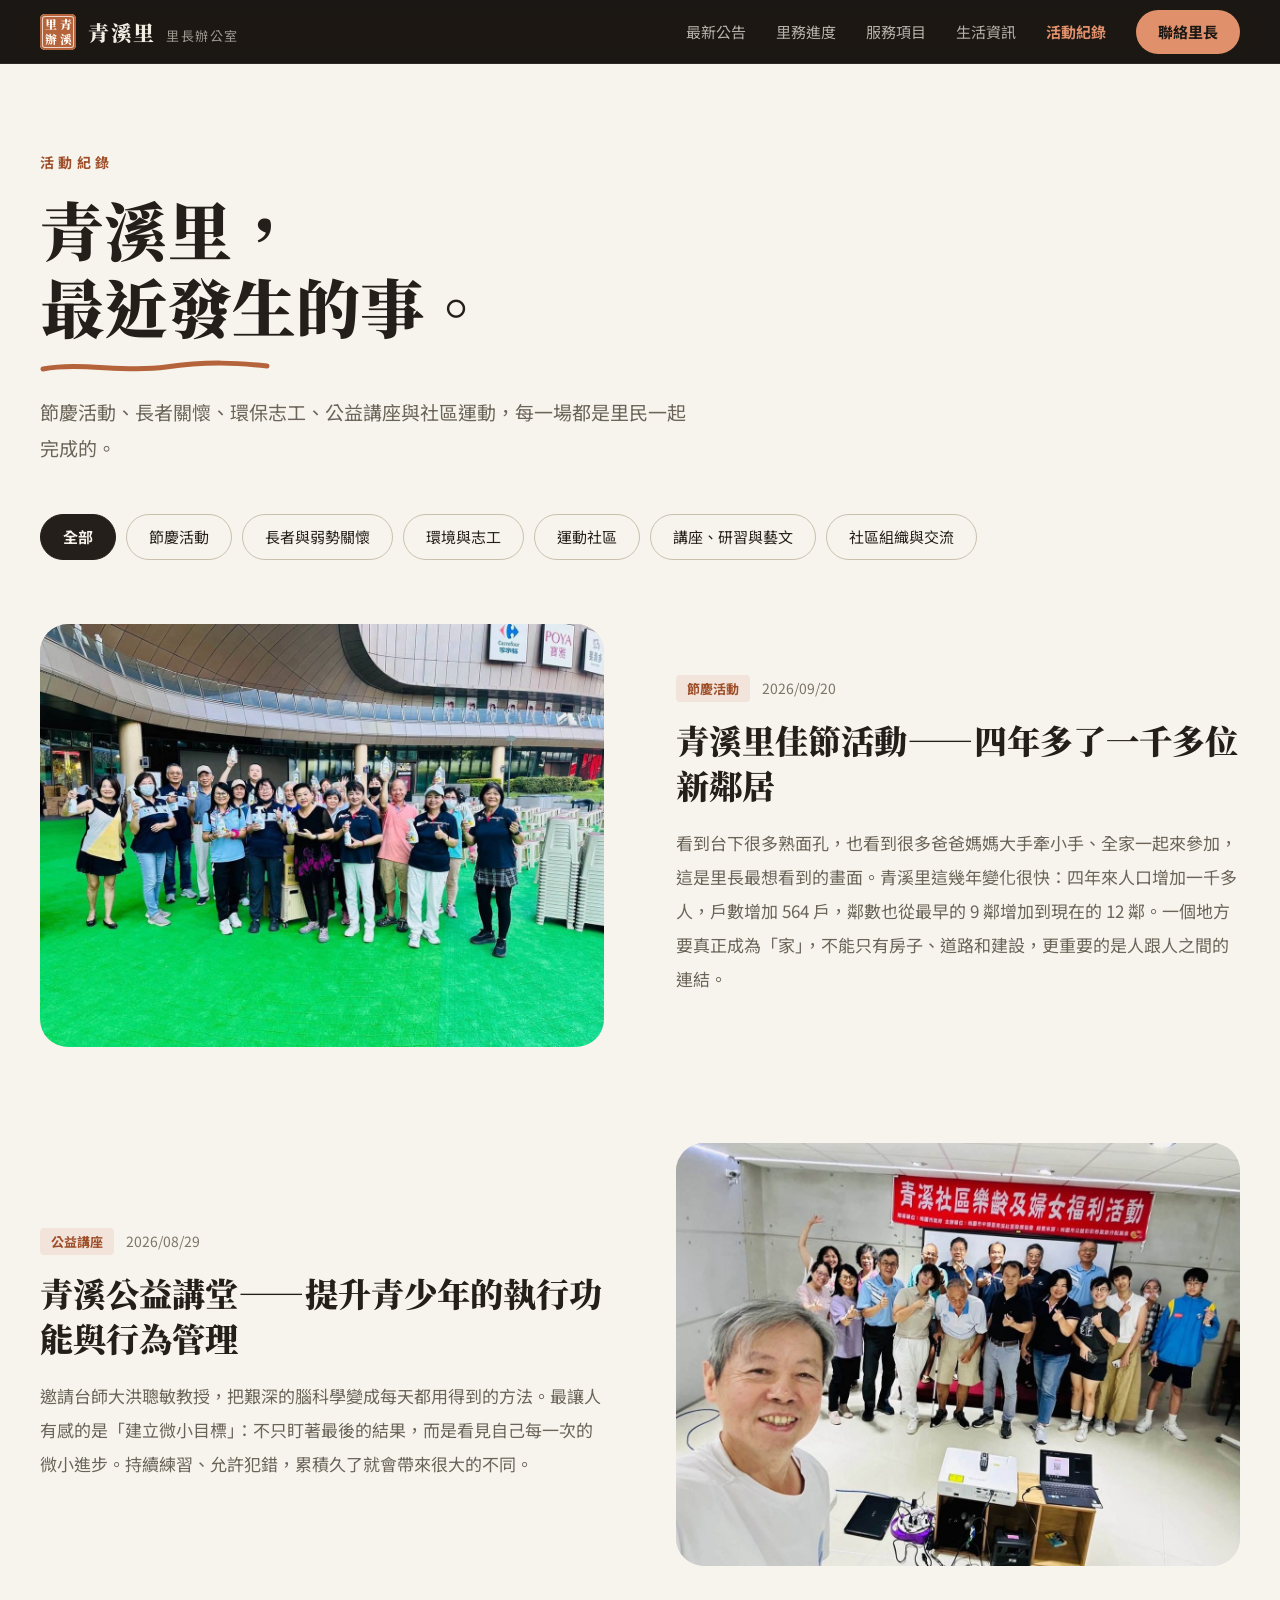
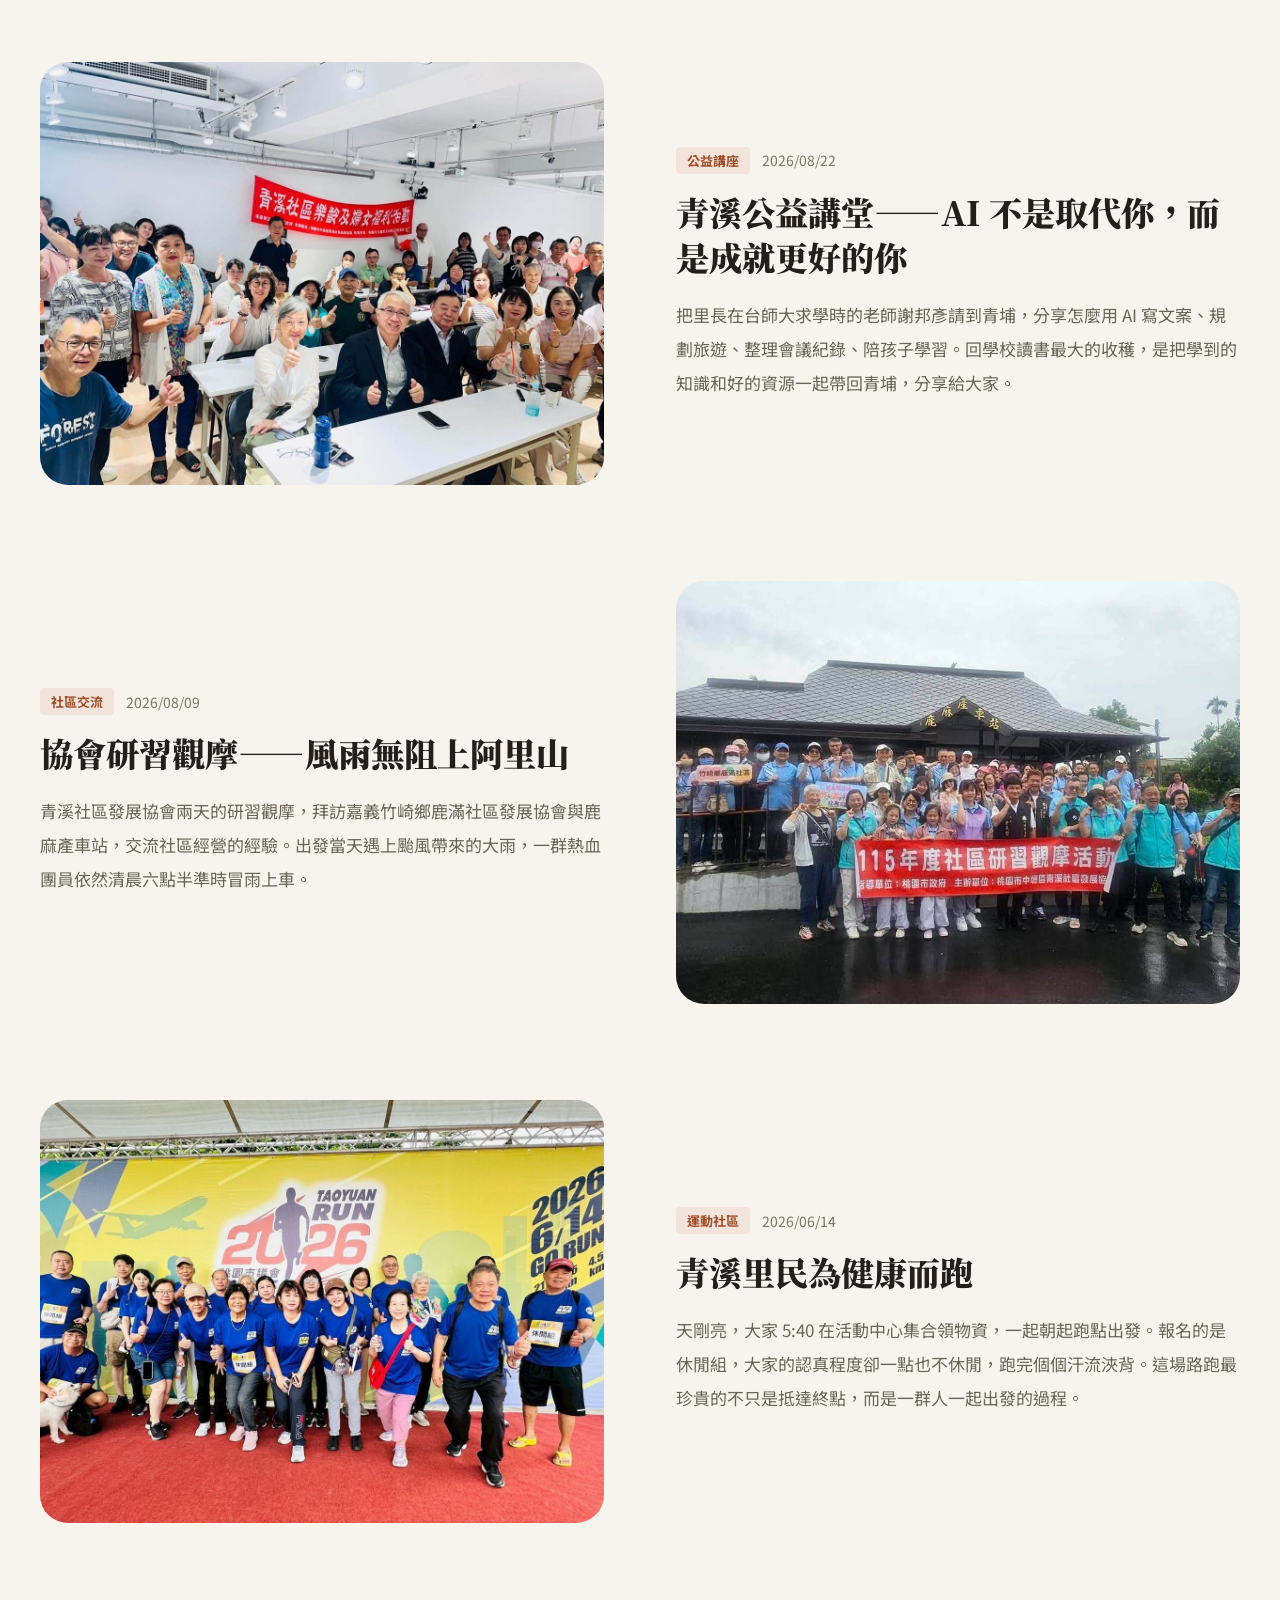
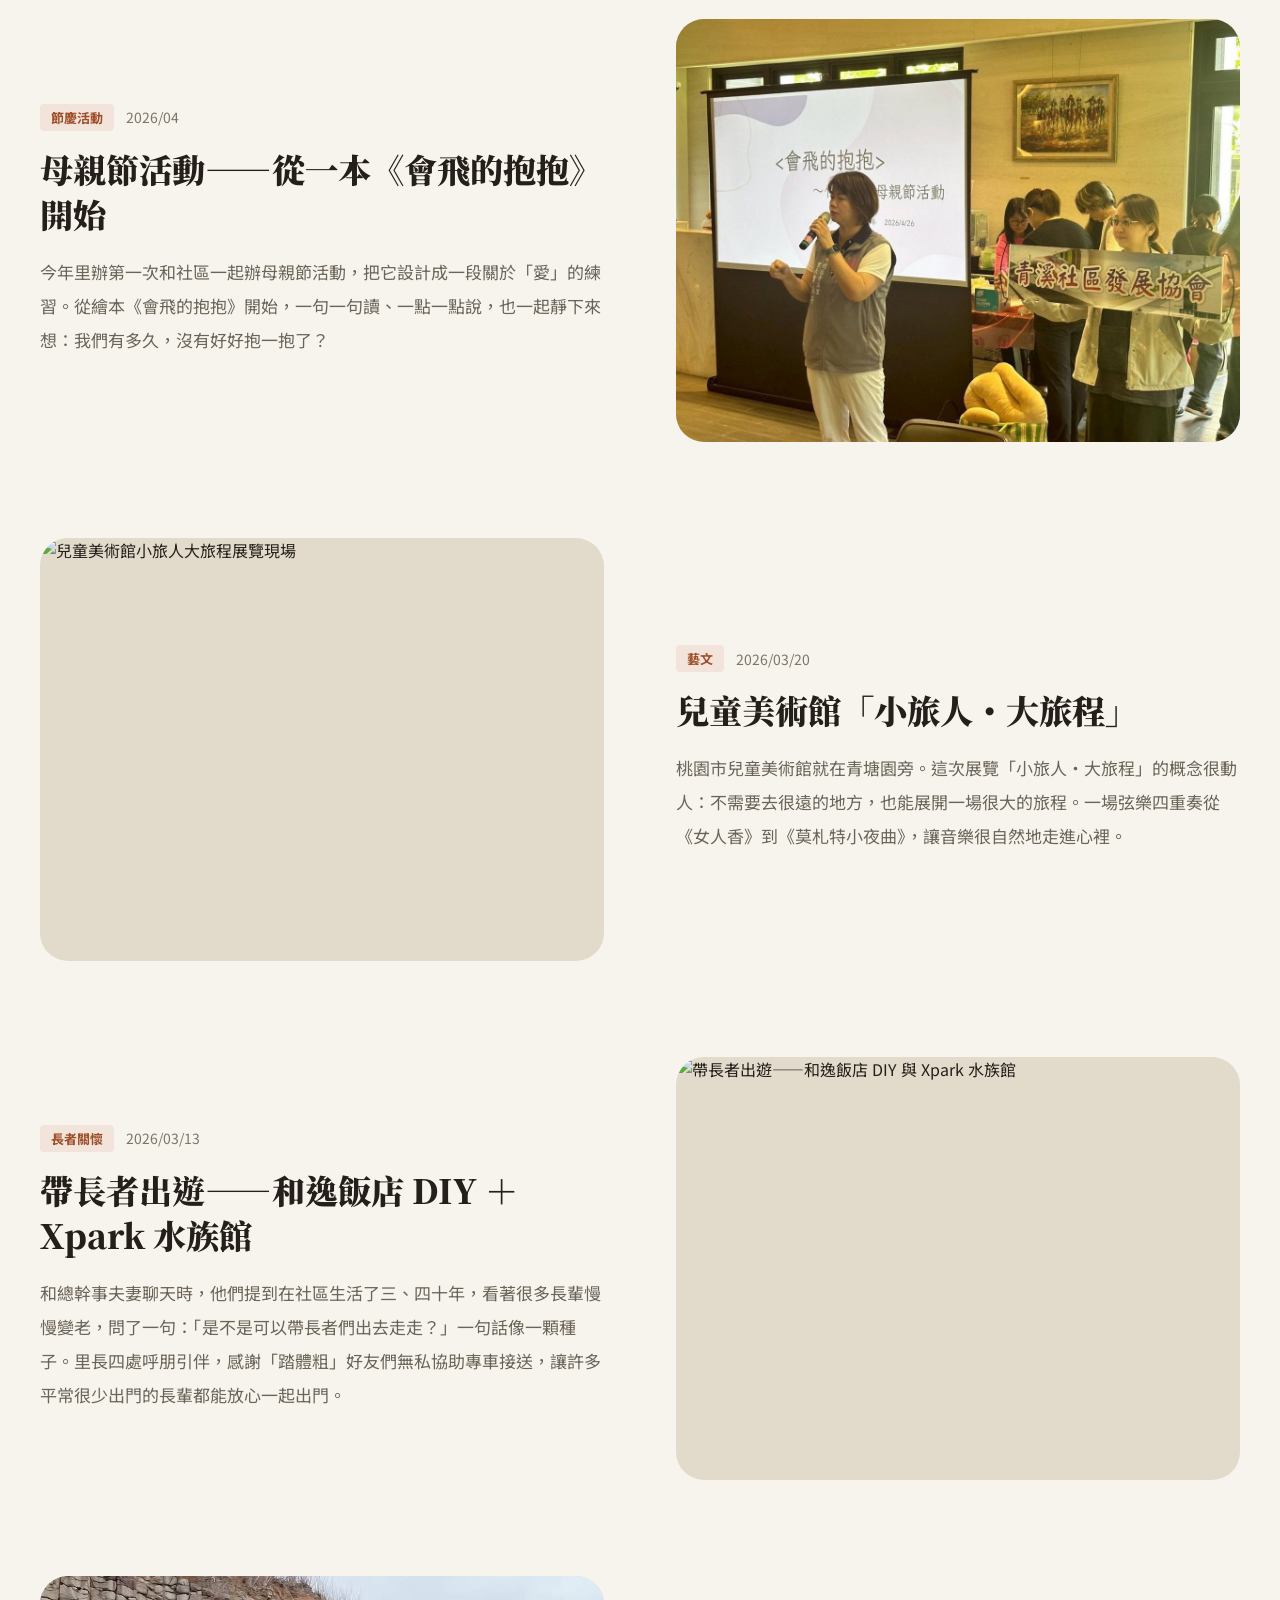
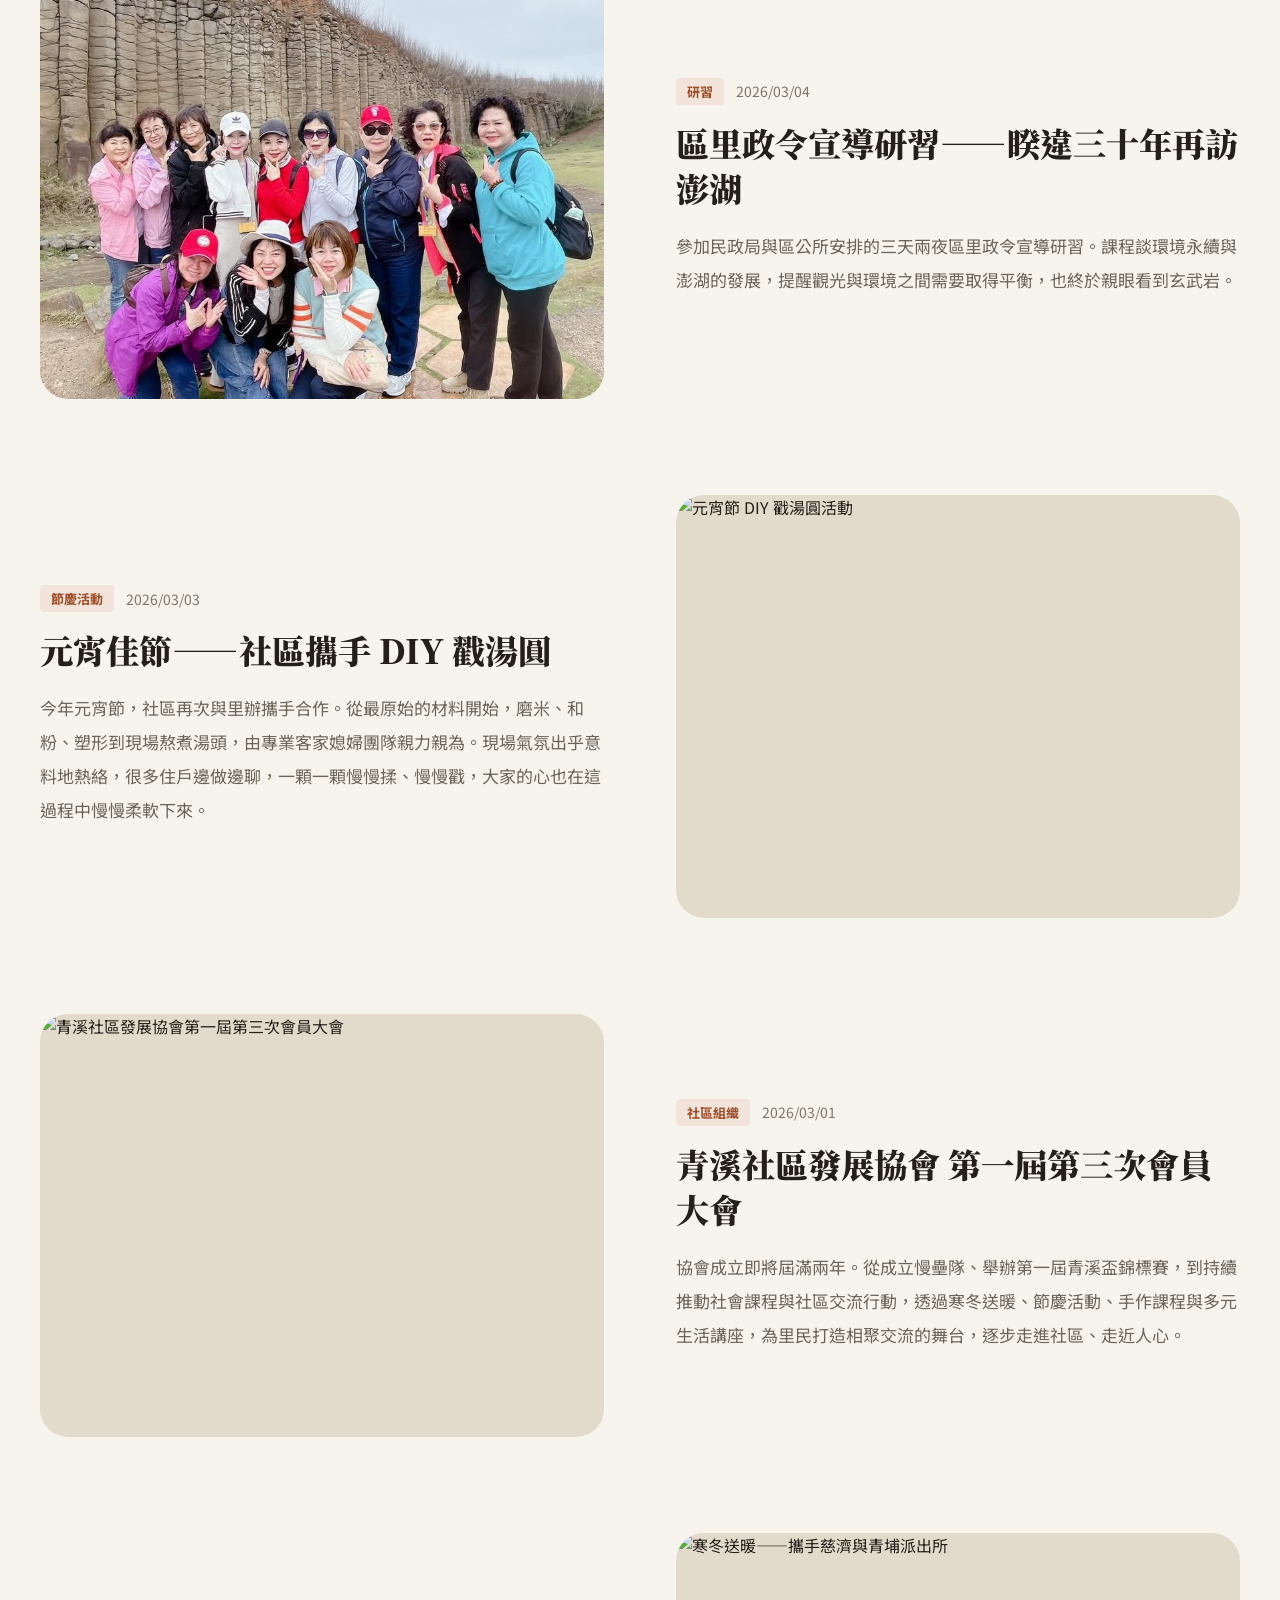
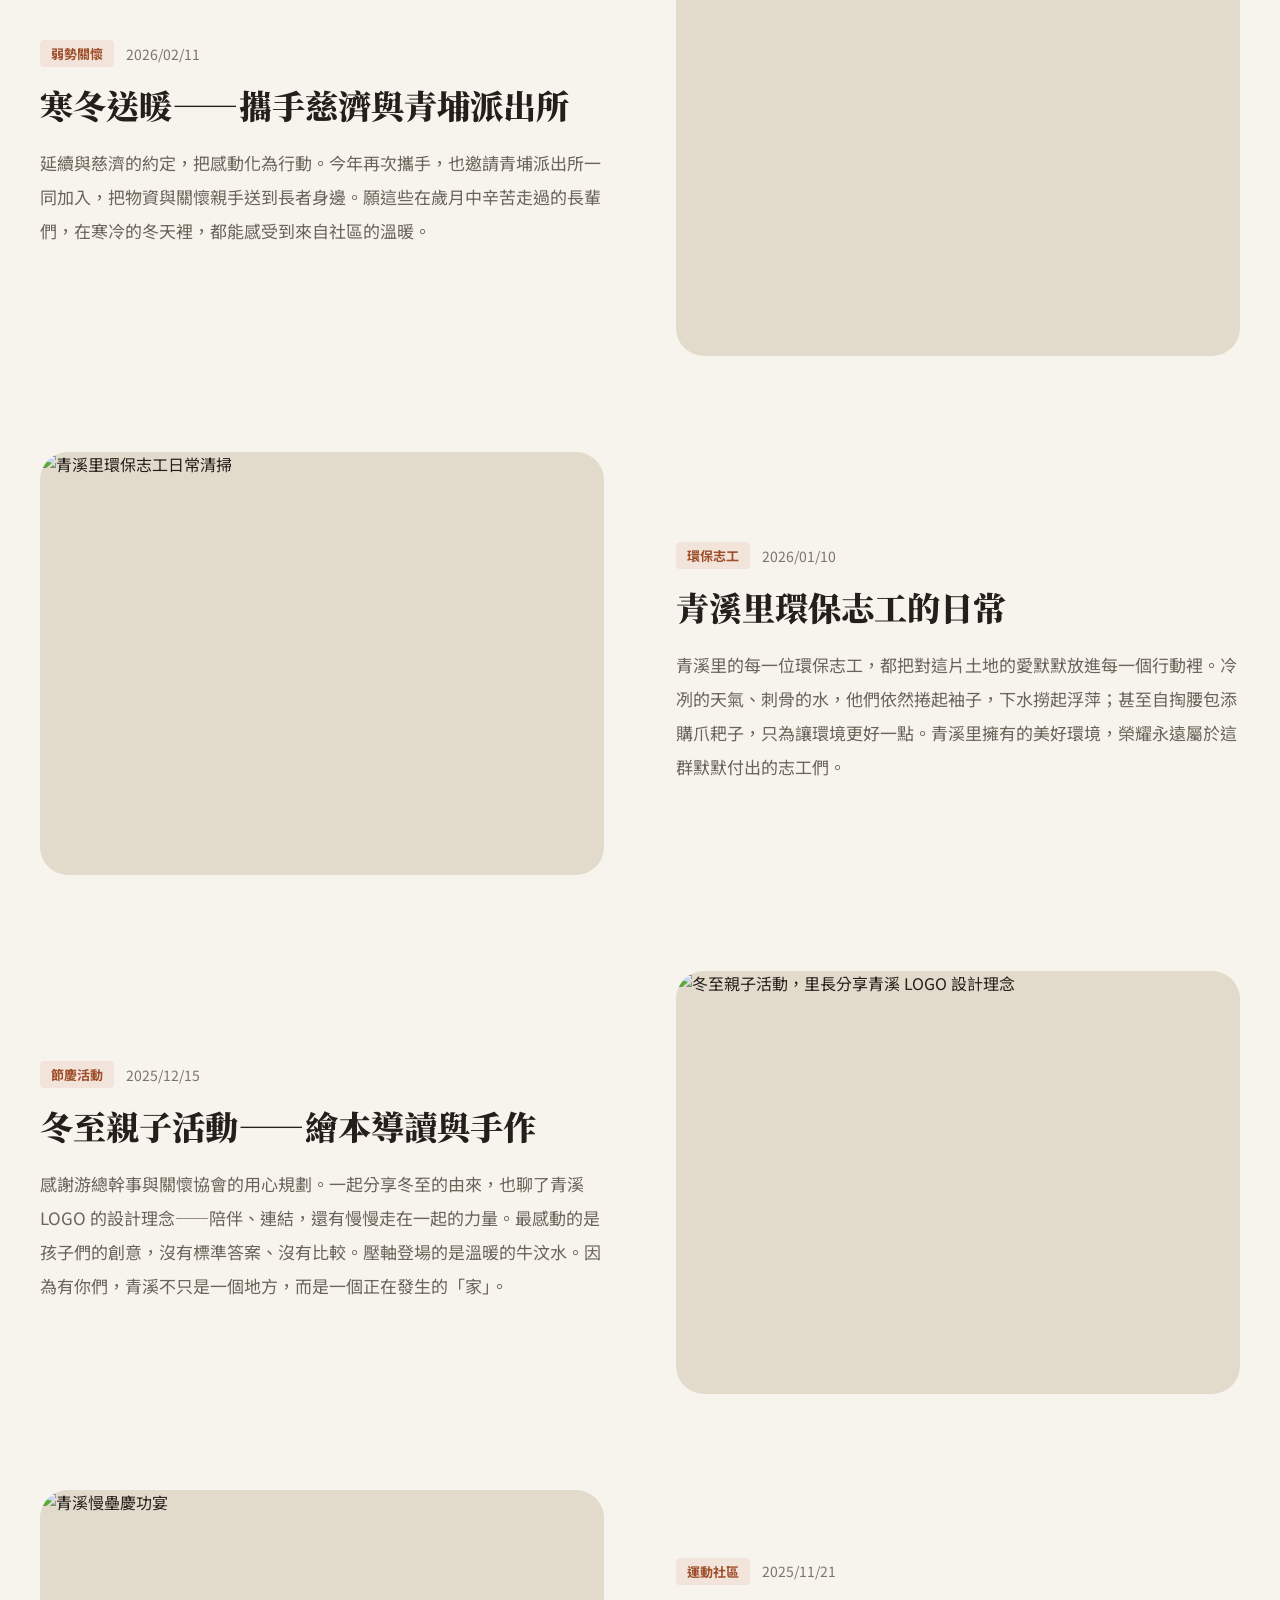
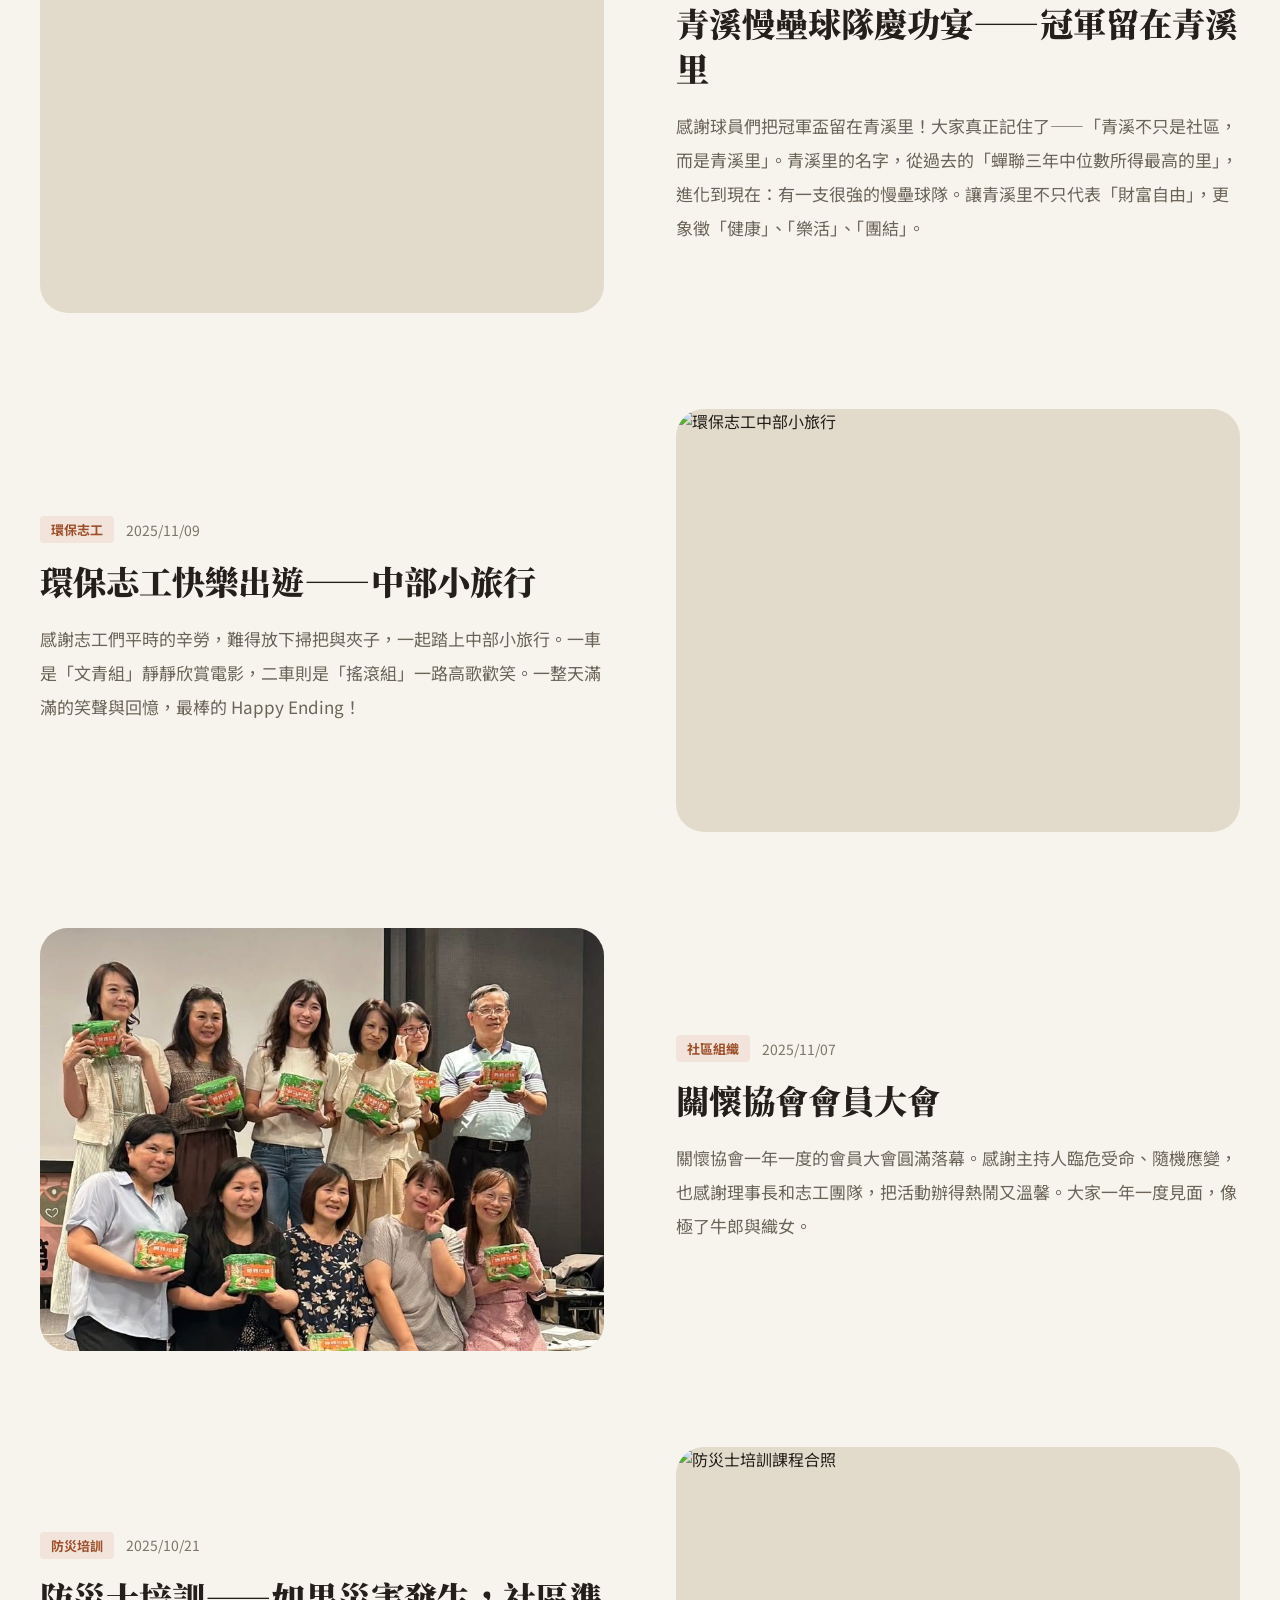
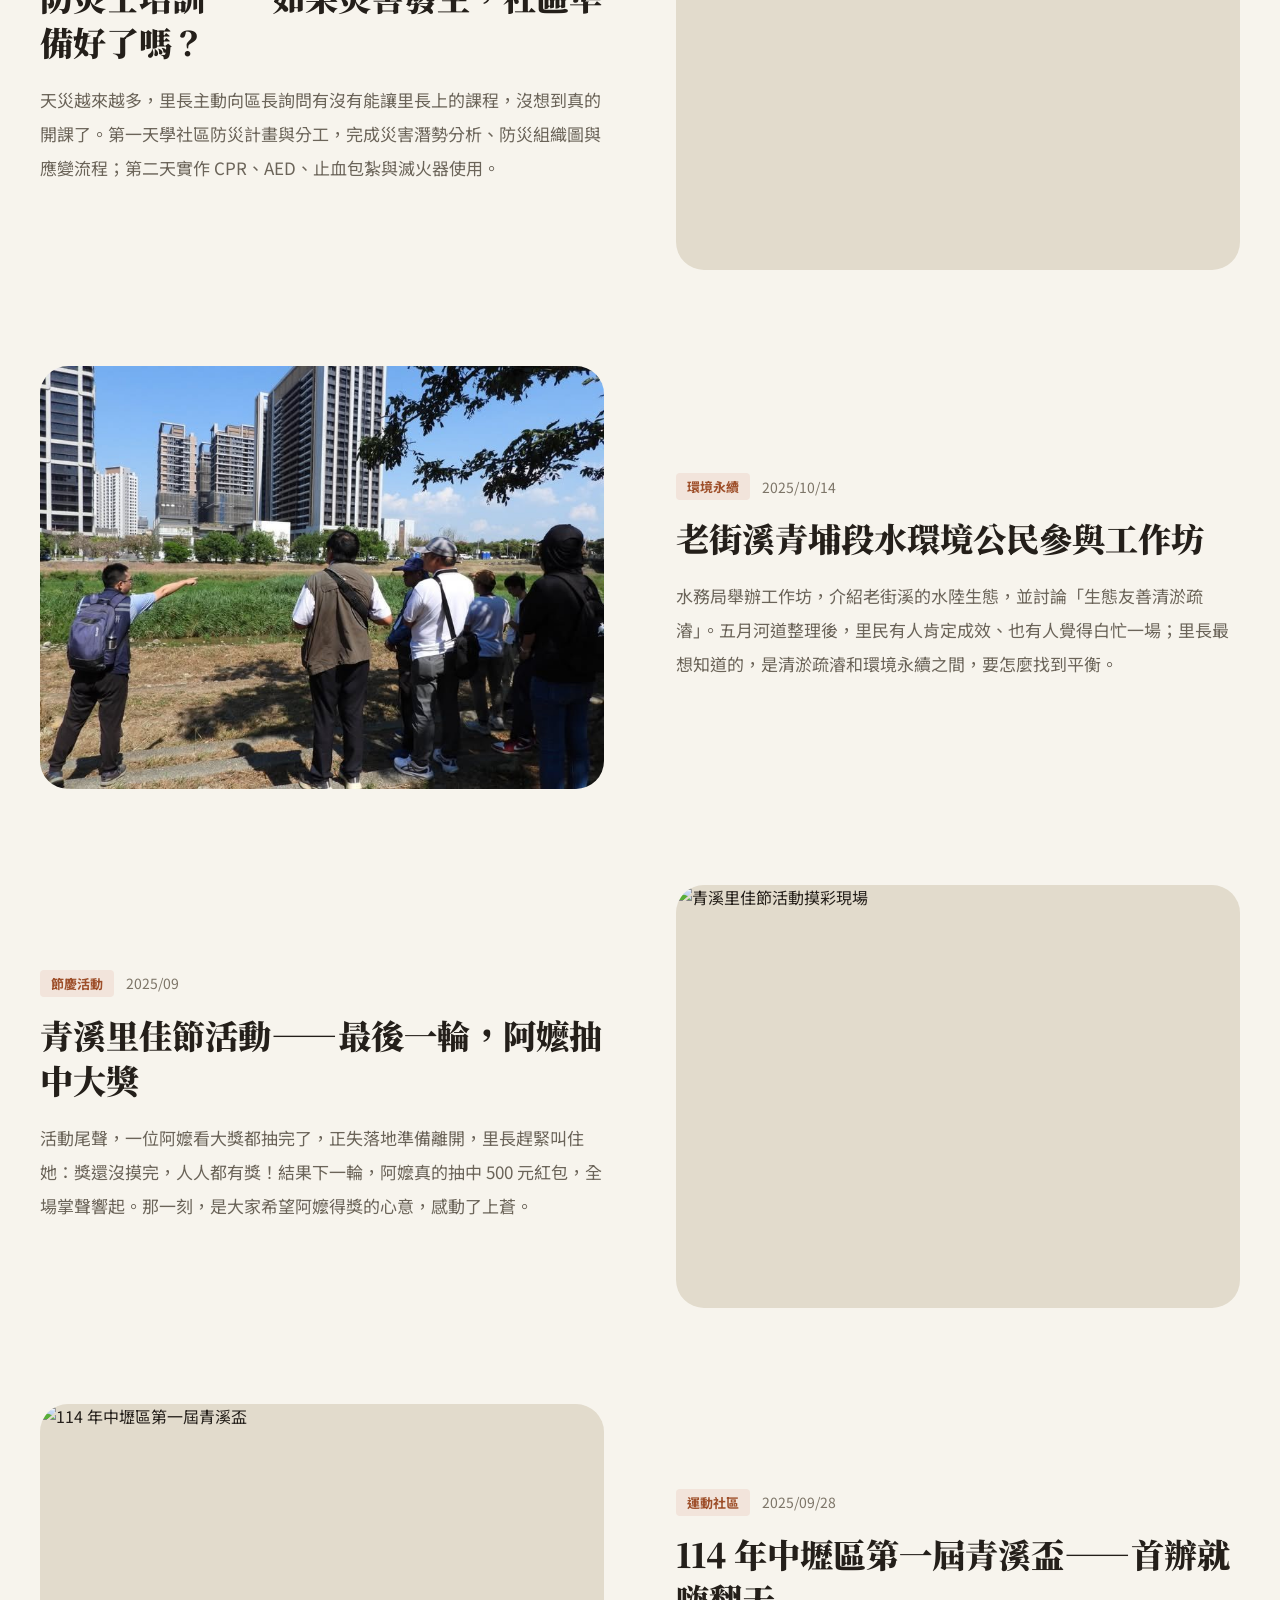
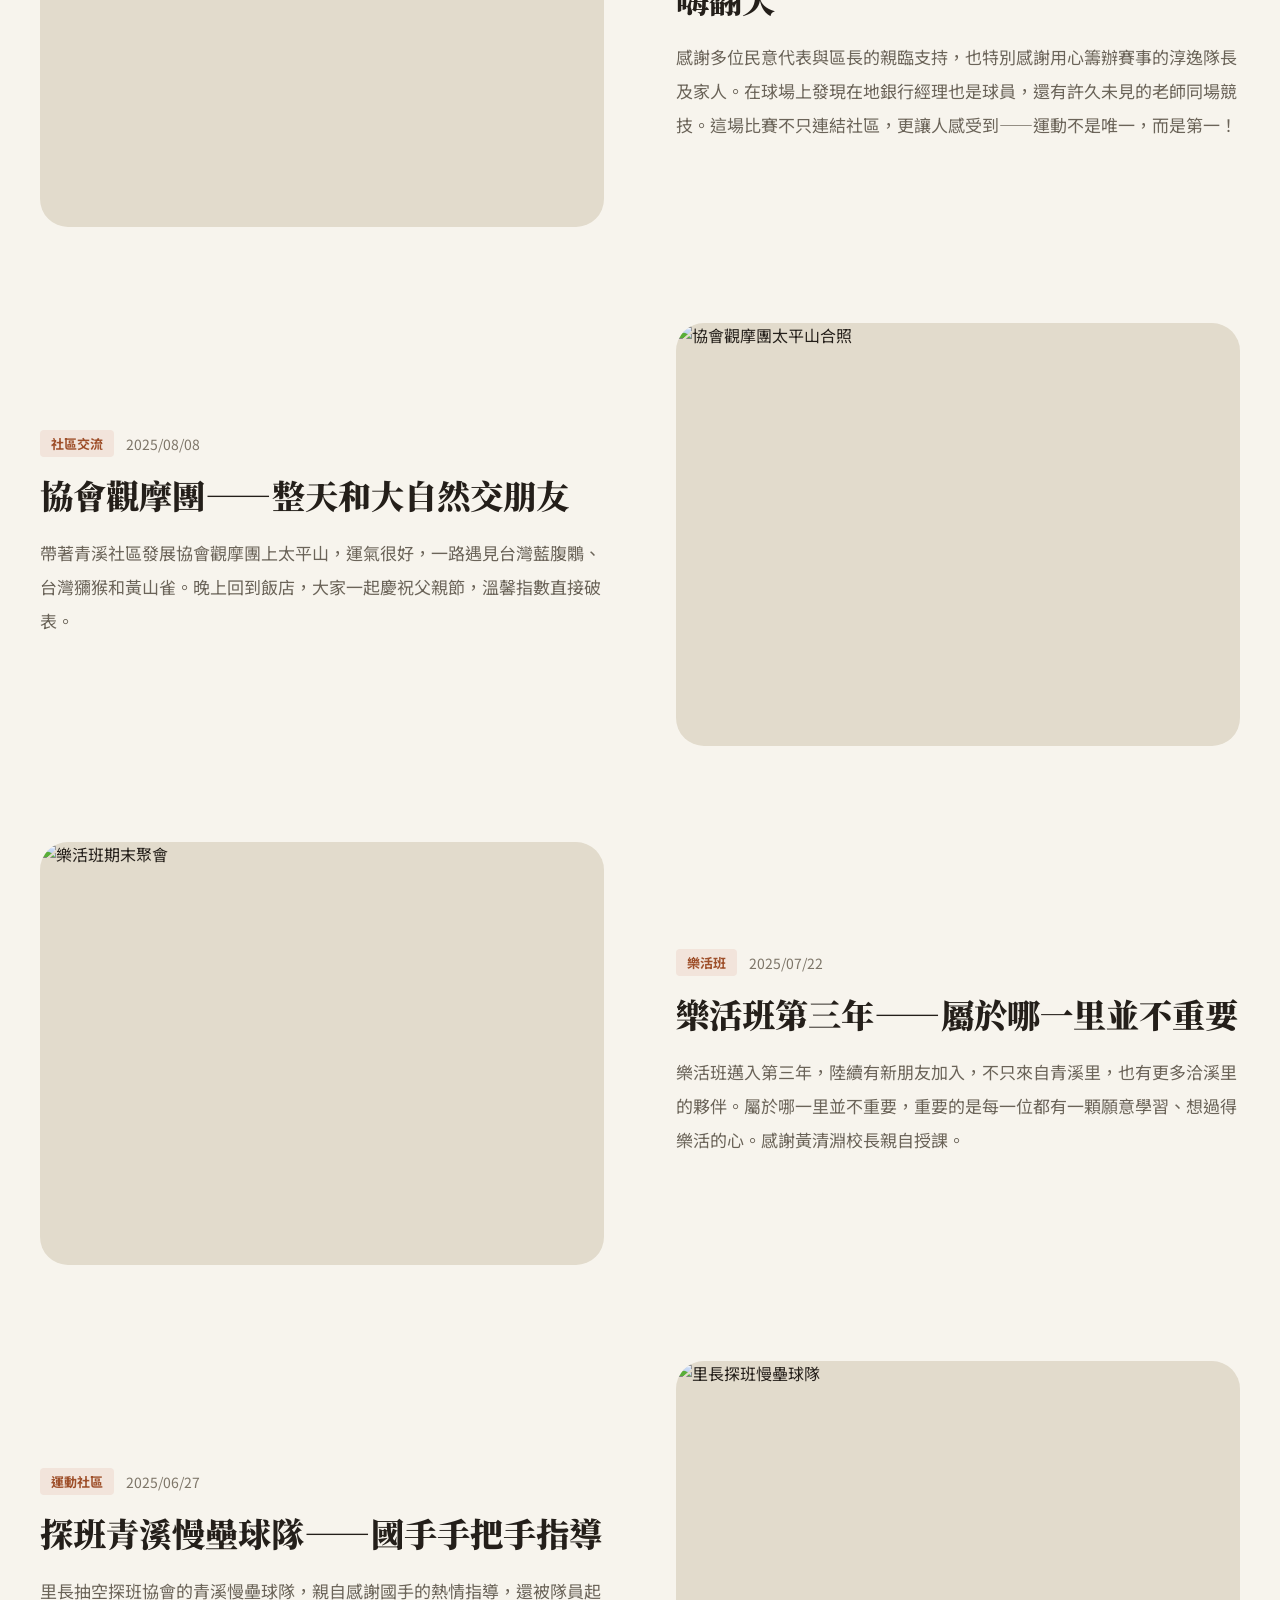
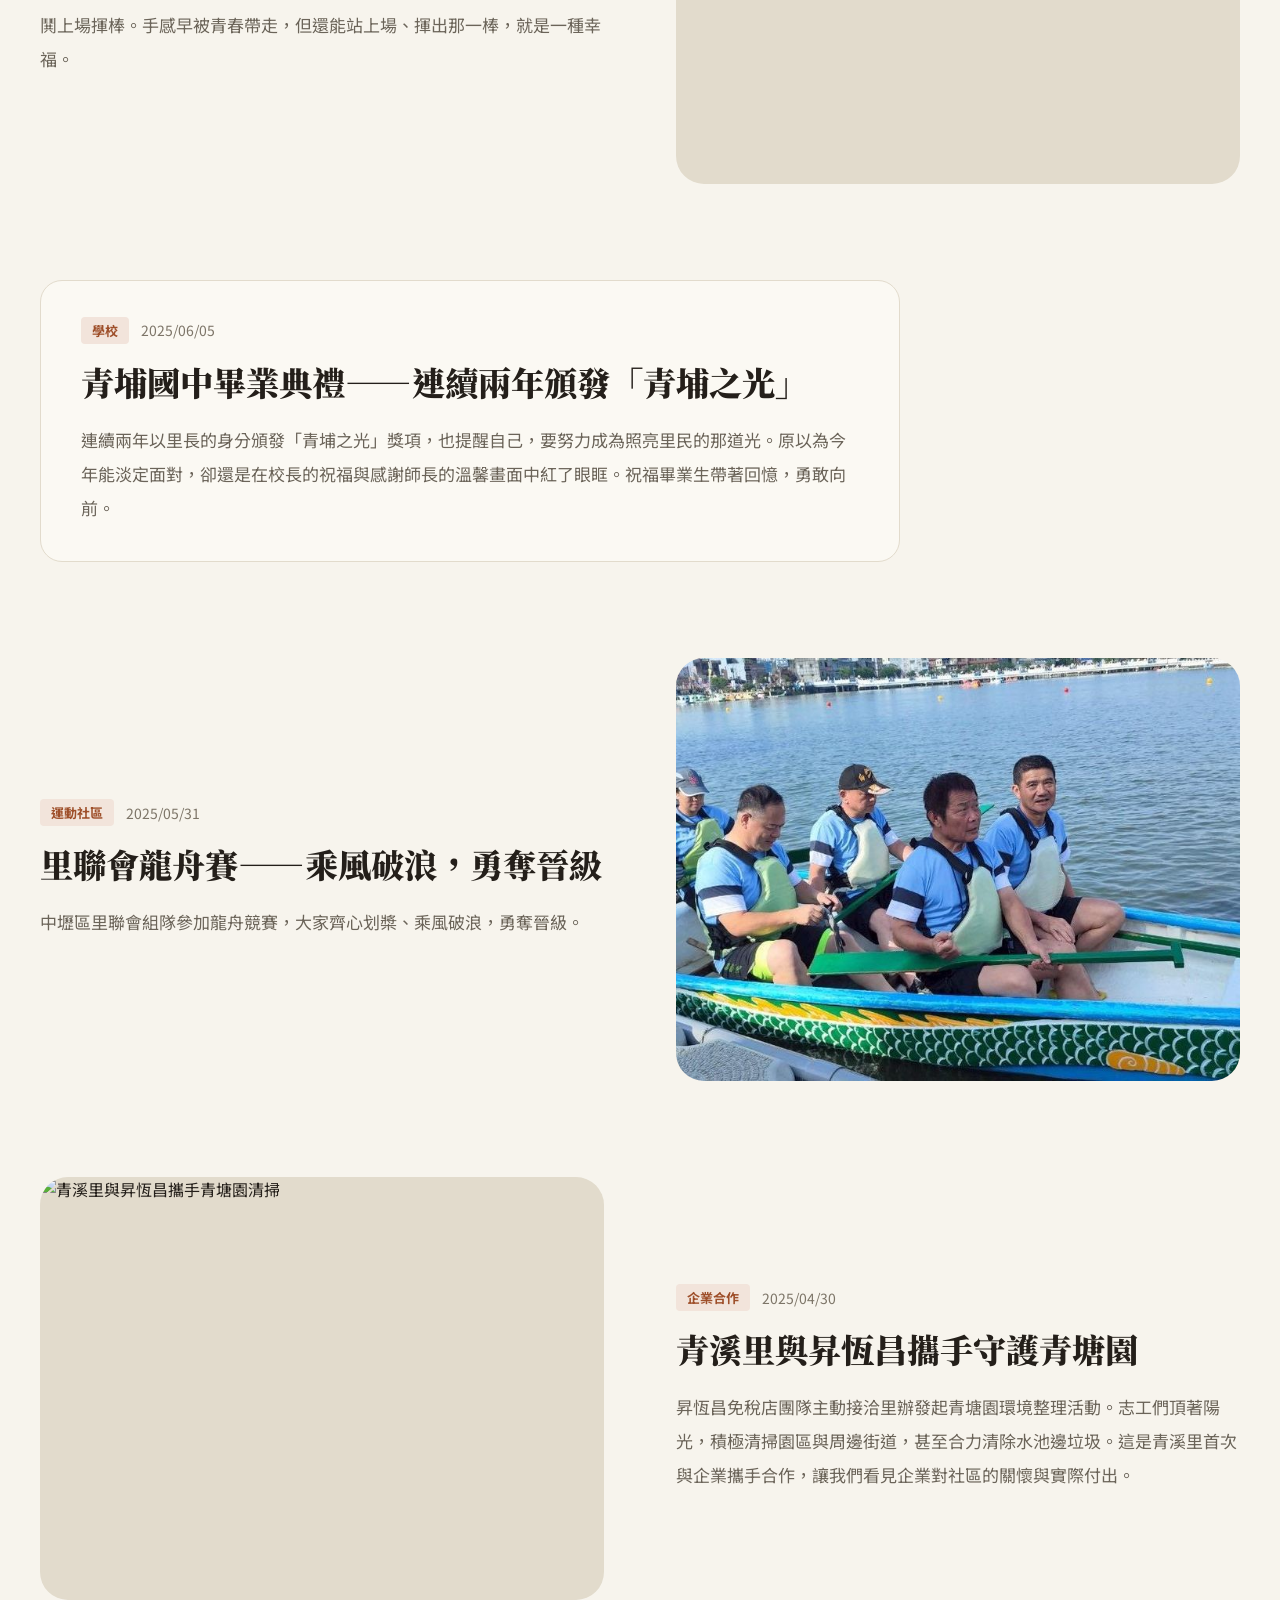
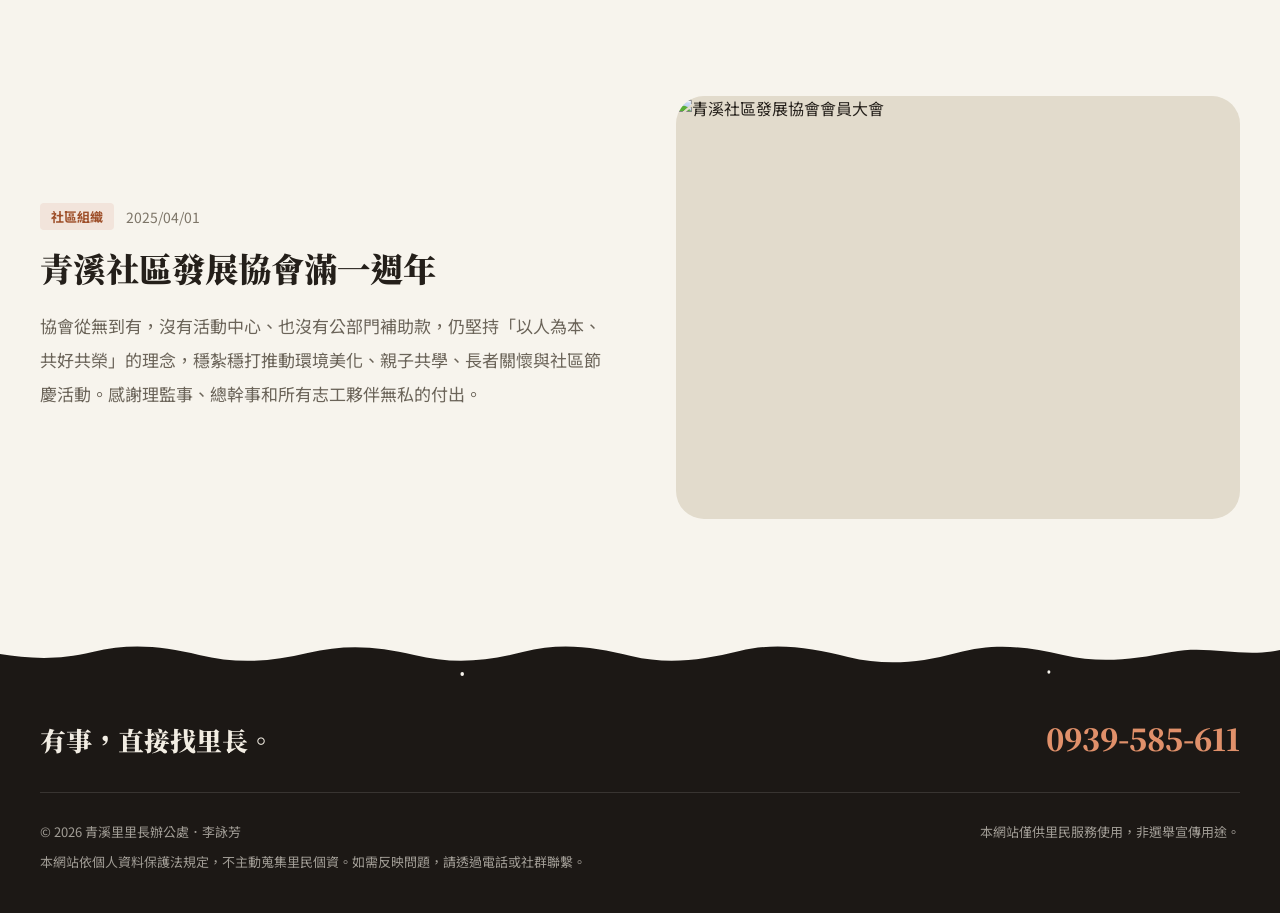
==== commit 7b4d2312: "首頁改為里長介紹，補齊一年半的里務與活動內容 - 首頁頂端改為里長照片與介紹（照片取自里長臉書的正式肖像） - 活動紀錄由 10 則增為 28 則：補上 2025 年未放的 12 則，以及 2026 " ====
--- a/activities.html
+++ b/activities.html
@@ -54,7 +54,7 @@
 <p class="eyebrow rv">活動紀錄</p>
 <h1><span class="sr-only">青溪里，最近發生的事。</span><span aria-hidden="true"><span class="line"><span class="hc" style="--i: 0;">青</span><span class="hc" style="--i: 1;">溪</span><span class="hc" style="--i: 2;">里</span><span class="hc" style="--i: 3;">，</span></span><span class="line"><span class="hc" style="--i: 5;">最</span><span class="hc" style="--i: 6;">近</span><span class="hc" style="--i: 7;">發</span><span class="hc" style="--i: 8;">生</span><span class="hc" style="--i: 9;">的</span><span class="hc" style="--i: 10;">事</span><span class="hc" style="--i: 11;">。</span></span></span></h1>
 <svg class="inkline" width="230" height="18" viewBox="0 0 230 18" fill="none" aria-hidden="true"><path pathLength="1" d="M3 11 C 42 4, 84 15, 126 9 S 198 5, 227 8" stroke="#B4633A" stroke-width="5" stroke-linecap="round"/></svg>
-<p class="lead rv d2">節慶活動、長者關懷、環保志工與社區運動，每一場都是里民一起完成的。</p>
+<p class="lead rv d2">節慶活動、長者關懷、環保志工、公益講座與社區運動，每一場都是里民一起完成的。</p>
 </div>
 </section>
 <section class="page-body">
@@ -63,11 +63,68 @@
 <button class="chip" type="button" data-filter="all" aria-pressed="true">全部</button>
 <button class="chip" type="button" data-filter="festival" aria-pressed="false">節慶活動</button>
 <button class="chip" type="button" data-filter="care" aria-pressed="false">長者與弱勢關懷</button>
-<button class="chip" type="button" data-filter="eco" aria-pressed="false">環保與志工</button>
+<button class="chip" type="button" data-filter="eco" aria-pressed="false">環境與志工</button>
 <button class="chip" type="button" data-filter="sport" aria-pressed="false">運動社區</button>
-<button class="chip" type="button" data-filter="meeting" aria-pressed="false">社區會議</button>
+<button class="chip" type="button" data-filter="learn" aria-pressed="false">講座、研習與藝文</button>
+<button class="chip" type="button" data-filter="meeting" aria-pressed="false">社區組織與交流</button>
 </div>
 <div class="act-list" id="act-list">
+<article class="act rv" id="home-festival-2026" data-cat="festival">
+<div class="act-ph"><img src="images/home-festival-2026.jpg" alt="青溪里佳節活動大合照" loading="lazy" style="object-position: center 40%;"></div>
+<div class="act-body">
+<div class="meta"><span class="tag tag-acc">節慶活動</span><time>2026/09/20</time></div>
+<h2>青溪里佳節活動——四年多了一千多位新鄰居</h2>
+<p>看到台下很多熟面孔，也看到很多爸爸媽媽大手牽小手、全家一起來參加，這是里長最想看到的畫面。青溪里這幾年變化很快：四年來人口增加一千多人，戶數增加 564 戶，鄰數也從最早的 9 鄰增加到現在的 12 鄰。一個地方要真正成為「家」，不能只有房子、道路和建設，更重要的是人跟人之間的連結。</p>
+</div>
+</article>
+<article class="act rv" id="lecture-brain-2026" data-cat="learn">
+<div class="act-ph"><img src="images/lecture-brain-2026.jpg" alt="青溪公益講堂講座後大合照" loading="lazy" style="object-position: center 35%;"></div>
+<div class="act-body">
+<div class="meta"><span class="tag tag-acc">公益講座</span><time>2026/08/29</time></div>
+<h2>青溪公益講堂——提升青少年的執行功能與行為管理</h2>
+<p>邀請台師大洪聰敏教授，把艱深的腦科學變成每天都用得到的方法。最讓人有感的是「建立微小目標」：不只盯著最後的結果，而是看見自己每一次的微小進步。持續練習、允許犯錯，累積久了就會帶來很大的不同。</p>
+</div>
+</article>
+<article class="act rv" id="lecture-ai-2026" data-cat="learn">
+<div class="act-ph"><img src="images/lecture-ai-2026.jpg" alt="AI 生活實戰課現場" loading="lazy" style="object-position: center;"></div>
+<div class="act-body">
+<div class="meta"><span class="tag tag-acc">公益講座</span><time>2026/08/22</time></div>
+<h2>青溪公益講堂——AI 不是取代你，而是成就更好的你</h2>
+<p>把里長在台師大求學時的老師謝邦彥請到青埔，分享怎麼用 AI 寫文案、規劃旅遊、整理會議紀錄、陪孩子學習。回學校讀書最大的收穫，是把學到的知識和好的資源一起帶回青埔，分享給大家。</p>
+</div>
+</article>
+<article class="act rv" id="alishan-2026" data-cat="meeting">
+<div class="act-ph"><img src="images/alishan-2026.jpg" alt="青溪社區發展協會研習觀摩大合照" loading="lazy" style="object-position: center;"></div>
+<div class="act-body">
+<div class="meta"><span class="tag tag-acc">社區交流</span><time>2026/08/09</time></div>
+<h2>協會研習觀摩——風雨無阻上阿里山</h2>
+<p>青溪社區發展協會兩天的研習觀摩，拜訪嘉義竹崎鄉鹿滿社區發展協會與鹿麻產車站，交流社區經營的經驗。出發當天遇上颱風帶來的大雨，一群熱血團員依然清晨六點半準時冒雨上車。</p>
+</div>
+</article>
+<article class="act rv" id="run-2026" data-cat="sport">
+<div class="act-ph"><img src="images/run-2026.jpg" alt="青溪里民參加路跑大合照" loading="lazy" style="object-position: center 40%;"></div>
+<div class="act-body">
+<div class="meta"><span class="tag tag-acc">運動社區</span><time>2026/06/14</time></div>
+<h2>青溪里民為健康而跑</h2>
+<p>天剛亮，大家 5:40 在活動中心集合領物資，一起朝起跑點出發。報名的是休閒組，大家的認真程度卻一點也不休閒，跑完個個汗流浹背。這場路跑最珍貴的不只是抵達終點，而是一群人一起出發的過程。</p>
+</div>
+</article>
+<article class="act rv" id="mothers-day-2026" data-cat="festival">
+<div class="act-ph"><img src="images/mothers-day-2026.jpg" alt="母親節繪本親子活動" loading="lazy" style="object-position: center 30%;"></div>
+<div class="act-body">
+<div class="meta"><span class="tag tag-acc">節慶活動</span><time>2026/04</time></div>
+<h2>母親節活動——從一本《會飛的抱抱》開始</h2>
+<p>今年里辦第一次和社區一起辦母親節活動，把它設計成一段關於「愛」的練習。從繪本《會飛的抱抱》開始，一句一句讀、一點一點說，也一起靜下來想：我們有多久，沒有好好抱一抱了？</p>
+</div>
+</article>
+<article class="act rv" id="children-art-2026" data-cat="learn">
+<div class="act-ph"><img src="images/museum-visit-2026.jpg" alt="兒童美術館小旅人大旅程展覽現場" loading="lazy" style="object-position: center;"></div>
+<div class="act-body">
+<div class="meta"><span class="tag tag-acc">藝文</span><time>2026/03/20</time></div>
+<h2>兒童美術館「小旅人・大旅程」</h2>
+<p>桃園市兒童美術館就在青塘園旁。這次展覽「小旅人・大旅程」的概念很動人：不需要去很遠的地方，也能展開一場很大的旅程。一場弦樂四重奏從《女人香》到《莫札特小夜曲》，讓音樂很自然地走進心裡。</p>
+</div>
+</article>
 <article class="act rv" id="elder-outing" data-cat="care">
 <div class="act-ph"><img src="images/elder-outing-2026.jpg" alt="帶長者出遊——和逸飯店 DIY 與 Xpark 水族館" loading="lazy" style="object-position: center 45%;"></div>
 <div class="act-body">
@@ -76,6 +133,14 @@
 <p>和總幹事夫妻聊天時，他們提到在社區生活了三、四十年，看著很多長輩慢慢變老，問了一句：「是不是可以帶長者們出去走走？」一句話像一顆種子。里長四處呼朋引伴，感謝「踏體粗」好友們無私協助專車接送，讓許多平常很少出門的長輩都能放心一起出門。</p>
 </div>
 </article>
+<article class="act rv" id="penghu-2026" data-cat="learn">
+<div class="act-ph"><img src="images/penghu-2026-group.jpg" alt="澎湖研習玄武岩前團體照" loading="lazy" style="object-position: center 60%;"></div>
+<div class="act-body">
+<div class="meta"><span class="tag tag-acc">研習</span><time>2026/03/04</time></div>
+<h2>區里政令宣導研習——睽違三十年再訪澎湖</h2>
+<p>參加民政局與區公所安排的三天兩夜區里政令宣導研習。課程談環境永續與澎湖的發展，提醒觀光與環境之間需要取得平衡，也終於親眼看到玄武岩。</p>
+</div>
+</article>
 <article class="act rv" id="yuanxiao" data-cat="festival">
 <div class="act-ph"><img src="images/yuanxiao-2026.jpg" alt="元宵節 DIY 戳湯圓活動" loading="lazy" style="object-position: center 55%;"></div>
 <div class="act-body">
@@ -87,7 +152,7 @@
 <article class="act rv" id="assembly" data-cat="meeting">
 <div class="act-ph"><img src="images/community-assembly-2026.jpg" alt="青溪社區發展協會第一屆第三次會員大會" loading="lazy" style="object-position: center;"></div>
 <div class="act-body">
-<div class="meta"><span class="tag tag-acc">社區會議</span><time>2026/03/01</time></div>
+<div class="meta"><span class="tag tag-acc">社區組織</span><time>2026/03/01</time></div>
 <h2>青溪社區發展協會 第一屆第三次會員大會</h2>
 <p>協會成立即將屆滿兩年。從成立慢壘隊、舉辦第一屆青溪盃錦標賽，到持續推動社會課程與社區交流行動，透過寒冬送暖、節慶活動、手作課程與多元生活講座，為里民打造相聚交流的舞台，逐步走進社區、走近人心。</p>
 </div>
@@ -132,6 +197,38 @@
 <p>感謝志工們平時的辛勞，難得放下掃把與夾子，一起踏上中部小旅行。一車是「文青組」靜靜欣賞電影，二車則是「搖滾組」一路高歌歡笑。一整天滿滿的笑聲與回憶，最棒的 Happy Ending！</p>
 </div>
 </article>
+<article class="act rv" id="care-assembly" data-cat="meeting">
+<div class="act-ph"><img src="images/care-assembly-2025.jpg" alt="關懷協會會員大會合照" loading="lazy" style="object-position: center 30%;"></div>
+<div class="act-body">
+<div class="meta"><span class="tag tag-acc">社區組織</span><time>2025/11/07</time></div>
+<h2>關懷協會會員大會</h2>
+<p>關懷協會一年一度的會員大會圓滿落幕。感謝主持人臨危受命、隨機應變，也感謝理事長和志工團隊，把活動辦得熱鬧又溫馨。大家一年一度見面，像極了牛郎與織女。</p>
+</div>
+</article>
+<article class="act rv" id="disaster-prep" data-cat="learn">
+<div class="act-ph"><img src="images/disaster-prep-2025.jpg" alt="防災士培訓課程合照" loading="lazy" style="object-position: center;"></div>
+<div class="act-body">
+<div class="meta"><span class="tag tag-acc">防災培訓</span><time>2025/10/21</time></div>
+<h2>防災士培訓——如果災害發生，社區準備好了嗎？</h2>
+<p>天災越來越多，里長主動向區長詢問有沒有能讓里長上的課程，沒想到真的開課了。第一天學社區防災計畫與分工，完成災害潛勢分析、防災組織圖與應變流程；第二天實作 CPR、AED、止血包紮與滅火器使用。</p>
+</div>
+</article>
+<article class="act rv" id="laojie-workshop" data-cat="eco">
+<div class="act-ph"><img src="images/laojie-workshop-2025.jpg" alt="老街溪河岸現場導覽" loading="lazy" style="object-position: center;"></div>
+<div class="act-body">
+<div class="meta"><span class="tag tag-acc">環境永續</span><time>2025/10/14</time></div>
+<h2>老街溪青埔段水環境公民參與工作坊</h2>
+<p>水務局舉辦工作坊，介紹老街溪的水陸生態，並討論「生態友善清淤疏濬」。五月河道整理後，里民有人肯定成效、也有人覺得白忙一場；里長最想知道的，是清淤疏濬和環境永續之間，要怎麼找到平衡。</p>
+</div>
+</article>
+<article class="act rv" id="mid-autumn-2025" data-cat="festival">
+<div class="act-ph"><img src="images/festival-2025.jpg" alt="青溪里佳節活動摸彩現場" loading="lazy" style="object-position: center 30%;"></div>
+<div class="act-body">
+<div class="meta"><span class="tag tag-acc">節慶活動</span><time>2025/09</time></div>
+<h2>青溪里佳節活動——最後一輪，阿嬤抽中大獎</h2>
+<p>活動尾聲，一位阿嬤看大獎都抽完了，正失落地準備離開，里長趕緊叫住她：獎還沒摸完，人人都有獎！結果下一輪，阿嬤真的抽中 500 元紅包，全場掌聲響起。那一刻，是大家希望阿嬤得獎的心意，感動了上蒼。</p>
+</div>
+</article>
 <article class="act rv" id="qingxi-cup" data-cat="sport">
 <div class="act-ph"><img src="images/qingxi-cup-2025.jpg" alt="114 年中壢區第一屆青溪盃" loading="lazy" style="object-position: center 40%;"></div>
 <div class="act-body">
@@ -140,12 +237,59 @@
 <p>感謝多位民意代表與區長的親臨支持，也特別感謝用心籌辦賽事的淳逸隊長及家人。在球場上發現在地銀行經理也是球員，還有許久未見的老師同場競技。這場比賽不只連結社區，更讓人感受到——運動不是唯一，而是第一！</p>
 </div>
 </article>
+<article class="act rv" id="taipingshan" data-cat="meeting">
+<div class="act-ph"><img src="images/taipingshan-2025.jpg" alt="協會觀摩團太平山合照" loading="lazy" style="object-position: center;"></div>
+<div class="act-body">
+<div class="meta"><span class="tag tag-acc">社區交流</span><time>2025/08/08</time></div>
+<h2>協會觀摩團——整天和大自然交朋友</h2>
+<p>帶著青溪社區發展協會觀摩團上太平山，運氣很好，一路遇見台灣藍腹鷴、台灣獼猴和黃山雀。晚上回到飯店，大家一起慶祝父親節，溫馨指數直接破表。</p>
+</div>
+</article>
+<article class="act rv" id="lohas" data-cat="learn">
+<div class="act-ph"><img src="images/lohas-class-2025.jpg" alt="樂活班期末聚會" loading="lazy" style="object-position: center;"></div>
+<div class="act-body">
+<div class="meta"><span class="tag tag-acc">樂活班</span><time>2025/07/22</time></div>
+<h2>樂活班第三年——屬於哪一里並不重要</h2>
+<p>樂活班邁入第三年，陸續有新朋友加入，不只來自青溪里，也有更多洽溪里的夥伴。屬於哪一里並不重要，重要的是每一位都有一顆願意學習、想過得樂活的心。感謝黃清淵校長親自授課。</p>
+</div>
+</article>
+<article class="act rv" id="softball-practice" data-cat="sport">
+<div class="act-ph"><img src="images/softball-team-2025.jpg" alt="里長探班慢壘球隊" loading="lazy" style="object-position: center 35%;"></div>
+<div class="act-body">
+<div class="meta"><span class="tag tag-acc">運動社區</span><time>2025/06/27</time></div>
+<h2>探班青溪慢壘球隊——國手手把手指導</h2>
+<p>里長抽空探班協會的青溪慢壘球隊，親自感謝國手的熱情指導，還被隊員起鬨上場揮棒。手感早被青春帶走，但還能站上場、揮出那一棒，就是一種幸福。</p>
+</div>
+</article>
+<article class="act act-text rv" id="graduation-2025" data-cat="learn">
+<div class="act-body">
+<div class="meta"><span class="tag tag-acc">學校</span><time>2025/06/05</time></div>
+<h2>青埔國中畢業典禮——連續兩年頒發「青埔之光」</h2>
+<p>連續兩年以里長的身分頒發「青埔之光」獎項，也提醒自己，要努力成為照亮里民的那道光。原以為今年能淡定面對，卻還是在校長的祝福與感謝師長的溫馨畫面中紅了眼眶。祝福畢業生帶著回憶，勇敢向前。</p>
+</div>
+</article>
+<article class="act rv" id="dragon-boat-2025" data-cat="sport">
+<div class="act-ph"><img src="images/dragon-boat-2025.jpg" alt="里聯會龍舟隊划船" loading="lazy" style="object-position: center;"></div>
+<div class="act-body">
+<div class="meta"><span class="tag tag-acc">運動社區</span><time>2025/05/31</time></div>
+<h2>里聯會龍舟賽——乘風破浪，勇奪晉級</h2>
+<p>中壢區里聯會組隊參加龍舟競賽，大家齊心划槳、乘風破浪，勇奪晉級。</p>
+</div>
+</article>
 <article class="act rv" id="enterprise" data-cat="eco">
 <div class="act-ph"><img src="images/enterprise-cleanup-2025.jpg" alt="青溪里與昇恆昌攜手青塘園清掃" loading="lazy" style="object-position: center;"></div>
 <div class="act-body">
 <div class="meta"><span class="tag tag-acc">企業合作</span><time>2025/04/30</time></div>
 <h2>青溪里與昇恆昌攜手守護青塘園</h2>
 <p>昇恆昌免稅店團隊主動接洽里辦發起青塘園環境整理活動。志工們頂著陽光，積極清掃園區與周邊街道，甚至合力清除水池邊垃圾。這是青溪里首次與企業攜手合作，讓我們看見企業對社區的關懷與實際付出。</p>
+</div>
+</article>
+<article class="act rv" id="association-1st" data-cat="meeting">
+<div class="act-ph"><img src="images/association-anniversary-2025.jpg" alt="青溪社區發展協會會員大會" loading="lazy" style="object-position: center 60%;"></div>
+<div class="act-body">
+<div class="meta"><span class="tag tag-acc">社區組織</span><time>2025/04/01</time></div>
+<h2>青溪社區發展協會滿一週年</h2>
+<p>協會從無到有，沒有活動中心、也沒有公部門補助款，仍堅持「以人為本、共好共榮」的理念，穩紮穩打推動環境美化、親子共學、長者關懷與社區節慶活動。感謝理監事、總幹事和所有志工夥伴無私的付出。</p>
 </div>
 </article>
 </div>
--- a/assets/css/site.css
+++ b/assets/css/site.css
@@ -248,11 +248,23 @@
 .hero-title { margin-top: 28px; font-family: var(--serif); font-weight: 900; font-size: clamp(40px, 7.8vw, 112px); line-height: 1.14; letter-spacing: .01em; }
 .hero-title .line { display: block; }
 .hero-title .line-acc { color: var(--acc-dark); }
-.hero-lead { margin-top: 36px; max-width: 520px; font-size: 21px; line-height: 1.85; color: rgba(242, 237, 227, .8); }
+.hero-lead { text-wrap: pretty; margin-top: 20px; max-width: 540px; font-size: 21px; line-height: 1.85; color: rgba(242, 237, 227, .8); }
 .hero-actions { margin-top: 40px; display: flex; align-items: center; gap: 16px; flex-wrap: wrap; }
-.hero-photos { position: absolute; z-index: 1; right: 40px; top: 250px; width: 560px; height: 560px; }
-.hero-photos .px { position: absolute; }
-.hero-photos img { display: block; object-fit: cover; border-radius: 22px; box-shadow: 0 40px 80px rgba(0, 0, 0, .5); }
+.hero-name { margin-top: 26px; font-family: var(--serif); font-weight: 900; line-height: 1; }
+.hero-name .role { display: block; font-size: 22px; letter-spacing: .3em; color: rgba(242, 237, 227, .75); margin-bottom: 16px; }
+.hero-name .name { display: block; font-size: clamp(56px, 9vw, 132px); letter-spacing: .06em; }
+.hero-tag { margin-top: 30px; font-family: var(--serif); font-weight: 900; font-size: clamp(24px, 2.8vw, 40px); line-height: 1.35; }
+.hero-tag em { font-style: normal; color: var(--acc-dark); }
+.hero-visual { position: absolute; z-index: 1; right: 40px; top: 84px; width: 520px; height: 690px; }
+.hero-visual .px { position: absolute; }
+.portrait { width: 400px; height: 540px; border-radius: 200px 200px 26px 26px; overflow: hidden; background: #2A2520; box-shadow: 0 50px 90px rgba(0, 0, 0, .55); }
+.portrait img, .portrait-m img { width: 100%; height: 100%; object-fit: cover; object-position: 50% 22%; display: block; }
+.sub-ph { display: block; width: 250px; height: 176px; object-fit: cover; border-radius: 18px; border: 4px solid var(--dark); box-shadow: 0 30px 60px rgba(0, 0, 0, .5); }
+.seal-mid {
+  width: 92px; height: 92px; padding: 9px; border-radius: 8px; font-size: 30px; transform: rotate(-4deg);
+  box-shadow: inset 0 0 0 4px var(--acc-fill), inset 0 0 0 5.5px rgba(255, 253, 248, .85), 0 18px 40px rgba(0, 0, 0, .4);
+}
+.portrait-m { display: none; margin: 0; overflow: hidden; background: #2A2520; }
 .scroll-cue { position: absolute; left: 40px; bottom: 36px; display: flex; align-items: center; gap: 12px; font-size: 13px; letter-spacing: .24em; color: rgba(242, 237, 227, .6); }
 .float-a { animation: floatY 9s ease-in-out infinite alternate; }
 .float-b { animation: floatY 11s ease-in-out -3s infinite alternate; }
@@ -268,7 +280,7 @@
 @keyframes photoIn { from { opacity: 0; clip-path: inset(100% 0 0 0 round 22px); transform: translateY(60px); } to { opacity: 1; clip-path: inset(0 0 0 0 round 22px); transform: none; } }
 @supports (animation-timeline: scroll()) {
   .anim .hero-copy { animation: heroOut linear both; animation-timeline: scroll(root); animation-range: 0px 760px; }
-  .anim .hero-photos { animation: heroPhotos linear both; animation-timeline: scroll(root); animation-range: 0px 900px; }
+  .anim .hero-visual { animation: heroPhotos linear both; animation-timeline: scroll(root); animation-range: 0px 900px; }
 }
 @keyframes heroOut { to { opacity: 0; transform: translateY(-90px) scale(.96); } }
 @keyframes heroPhotos { to { transform: translateY(-160px); } }
@@ -366,7 +378,12 @@
 .anim .qc.on { color: var(--on-dark); }
 .anim .qc.acc.on { color: var(--acc-dark); }
 .anim .q-cap { opacity: 0; }
-.bio { display: grid; grid-template-columns: 440px minmax(0, 1fr); column-gap: 100px; align-items: center; padding-top: 40px; padding-bottom: 150px; }
+.bio { display: grid; grid-template-columns: 440px minmax(0, 1fr); column-gap: 100px; align-items: center; padding-top: 40px; padding-bottom: 88px; }
+.facts { display: grid; grid-template-columns: repeat(3, minmax(0, 1fr)); gap: 28px 56px; padding-bottom: 150px; }
+.fact { border-top: 1px solid rgba(255, 255, 255, .2); padding-top: 22px; display: flex; flex-direction: column; gap: 12px; }
+.fact b { font-family: var(--serif); font-weight: 900; font-size: 80px; line-height: 1; color: var(--acc-dark); }
+.fact b small { font-size: 22px; margin-left: 8px; color: var(--on-dark); }
+.fact span { font-size: 16px; line-height: 1.75; color: rgba(242, 237, 227, .78); }
 .bio figure { border-radius: 28px; overflow: hidden; }
 .bio figure img { width: 100%; height: 540px; object-fit: cover; object-position: 58% center; display: block; }
 .bio-body { display: flex; flex-direction: column; gap: 36px; }
@@ -480,6 +497,11 @@
 .news-item h3 { margin-top: 12px; font-size: 25px; font-weight: 500; line-height: 1.45; }
 .news-item p { margin-top: 10px; font-size: 16px; line-height: 1.75; color: var(--muted); }
 .news-item .when { display: flex; align-items: center; justify-content: flex-end; gap: 18px; font-size: 15px; color: var(--muted); }
+.tag-up { background: var(--acc-fill); color: #fff; }
+.done-note { font-size: 13px; color: var(--faint); }
+.up-list .news-item:first-child { border-top: 1px solid var(--ink); }
+.up-list .news-item h3 { font-size: 28px; font-weight: 700; }
+.up-list .news-item .when { font-family: var(--serif); font-weight: 900; font-size: 20px; color: var(--acc); }
 .ext-list a { padding: 26px 0; border-bottom: 1px solid var(--line); display: grid; grid-template-columns: 180px minmax(0, 1fr) auto; column-gap: 32px; align-items: center; }
 .ext-list a:first-child { border-top: 1px solid var(--ink); }
 .ext-list .src { font-size: 14px; color: var(--faint); letter-spacing: .08em; }
@@ -543,13 +565,16 @@
 .act:nth-child(even) .act-ph { order: 2; }
 .act-ph { border-radius: 28px; overflow: hidden; aspect-ratio: 4 / 3; background: var(--line); }
 .act-ph img { width: 100%; height: 100%; object-fit: cover; display: block; }
+.act-text { grid-template-columns: minmax(0, 1fr); max-width: 860px; padding: 36px 40px; background: var(--paper-2); border: 1px solid var(--line); border-radius: 22px; }
 .act-body .meta { display: flex; align-items: center; gap: 12px; font-size: 14px; color: var(--faint); }
 .act-body h2 { margin-top: 16px; font-family: var(--serif); font-weight: 900; font-size: clamp(26px, 2.6vw, 34px); line-height: 1.35; }
 .act-body p { margin-top: 18px; font-size: 17px; line-height: 2; color: var(--muted); }
 
 /* ───────── 平板 ───────── */
 @media (max-width: 1180px) {
-  .hero-photos { display: none; }
+  .hero-visual { display: none; }
+  .hero-id { display: grid; grid-template-columns: minmax(0, 1fr) 210px; column-gap: 24px; align-items: end; }
+  .portrait-m { display: block; width: 210px; height: 280px; border-radius: 105px 105px 18px 18px; box-shadow: 0 30px 60px rgba(0, 0, 0, .45); }
   .main-nav { gap: 22px; }
   .now-grid { grid-template-columns: 360px minmax(0, 1fr); column-gap: 64px; }
   .bio { grid-template-columns: 360px minmax(0, 1fr); column-gap: 64px; }
@@ -571,11 +596,16 @@
 
   .hero { height: auto; min-height: calc(100vh - var(--header)); padding-bottom: 96px; }
   @supports (height: 100svh) { .hero { min-height: calc(100svh - var(--header)); } }
-  .hero-inner { padding-top: 56px; }
+  .hero-inner { padding-top: 36px; }
   .hero-eyebrow { font-size: 12px; letter-spacing: .2em; }
-  .hero-title { margin-top: 20px; font-size: clamp(38px, 10.6vw, 64px); }
-  .hero-lead { margin-top: 24px; font-size: 17px; }
-  .hero-actions { margin-top: 30px; width: 100%; }
+  .hero-id { grid-template-columns: minmax(0, 1fr) 146px; column-gap: 14px; margin-top: 18px; }
+  .hero-name { margin-top: 0; }
+  .hero-name .role { font-size: 14px; letter-spacing: .24em; margin-bottom: 10px; }
+  .hero-name .name { font-size: clamp(46px, 14vw, 64px); letter-spacing: .04em; }
+  .portrait-m { width: 146px; height: 194px; border-radius: 73px 73px 14px 14px; }
+  .hero-tag { margin-top: 24px; font-size: clamp(22px, 6.6vw, 30px); }
+  .hero-lead { margin-top: 12px; font-size: 16px; line-height: 1.8; }
+  .hero-actions { margin-top: 24px; width: 100%; gap: 10px; }
   .hero-actions .btn { width: 100%; height: 56px; font-size: 17px; }
   .scroll-cue { display: none; }
 
@@ -617,6 +647,11 @@
   .anim .q-track { height: 1300px; }
   .bio { grid-template-columns: minmax(0, 1fr); row-gap: 36px; padding-top: 10px; padding-bottom: 100px; }
   .bio figure img { height: 400px; }
+  .bio { padding-bottom: 56px; }
+  .facts { grid-template-columns: minmax(0, 1fr); gap: 20px; padding-bottom: 100px; }
+  .fact b { font-size: 60px; }
+  .up-list .news-item h3 { font-size: 22px; }
+  .act-text { padding: 26px 22px; }
   .bio-body { gap: 24px; }
   .bio-body p { font-size: 17px; }
   .bio-body ul { font-size: 16px; }
